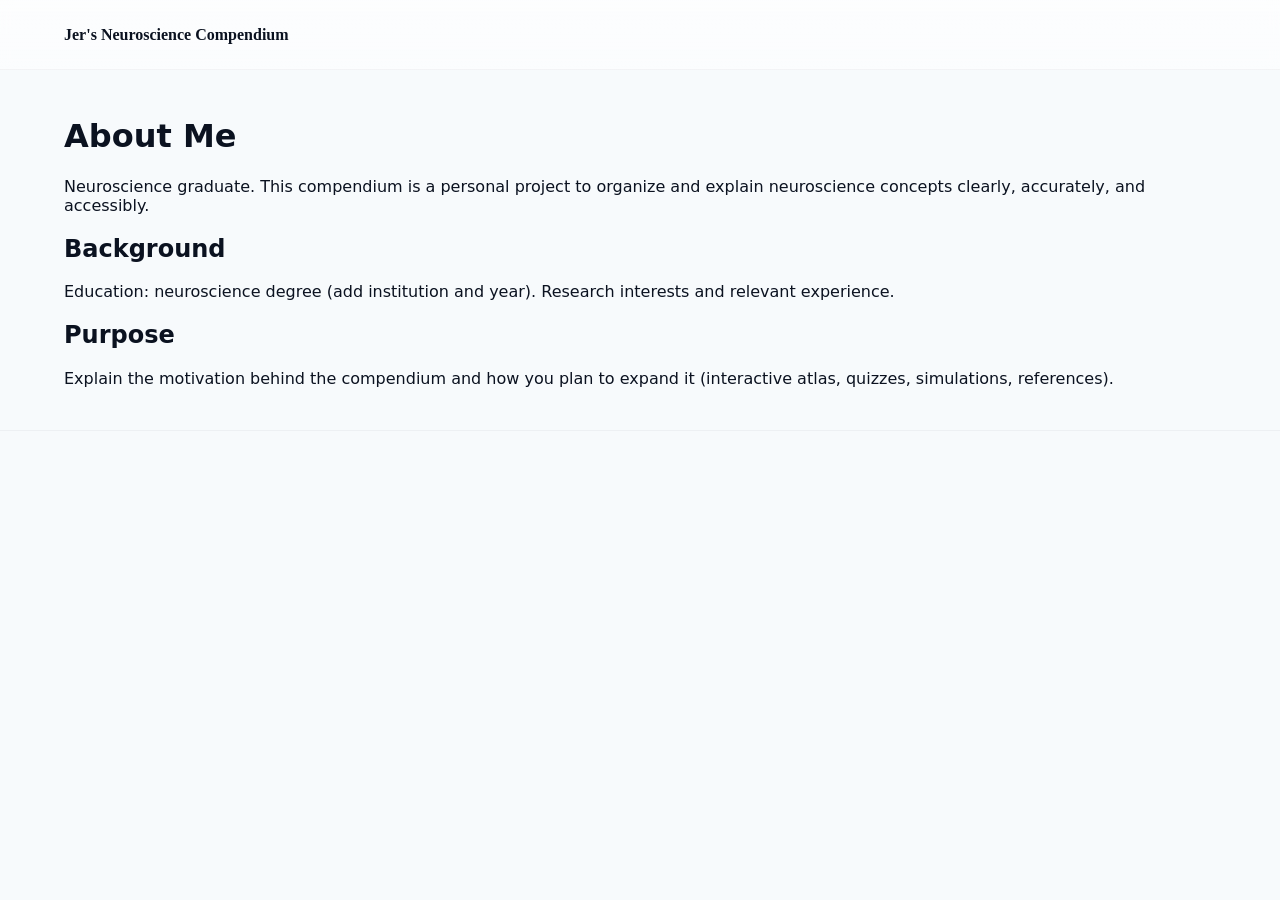
==== pages/about.html @ bb052206 "Implement immersive homepage (SVG brain placeholder), scaffold main topic pages, styles, and JS" ====
<!doctype html>
<html lang="en">
<head>
  <meta charset="utf-8" />
  <meta name="viewport" content="width=device-width, initial-scale=1" />
  <title>About — Jer's Neuroscience Compendium</title>
  <link rel="stylesheet" href="/css/styles.css">
</head>
<body>
  <header class="site-header"><div class="container header-inner"><a class="brand" href="/">Jer's Neuroscience Compendium</a></div></header>
  <main class="container">
    <h1>About Me</h1>
    <p class="muted">Neuroscience graduate. This compendium is a personal project to organize and explain neuroscience concepts clearly, accurately, and accessibly.</p>
    <section>
      <h2>Background</h2>
      <p>Education: neuroscience degree (add institution and year). Research interests and relevant experience.</p>
    </section>
    <section>
      <h2>Purpose</h2>
      <p>Explain the motivation behind the compendium and how you plan to expand it (interactive atlas, quizzes, simulations, references).</p>
    </section>
  </main>
  <footer class="site-footer"><div class="container'><p>&copy; Jer — Jer's Neuroscience Compendium</p></div></footer>
  <script src="/js/main.js"></script>
</body>
</html>
---- css/styles.css ----
/* styles.css
   Purpose: Global styles, responsive layout, and immersive homepage styling for the interactive brain.
   Keep variables at the top so fonts, colors, spacing, and themes are easy to change.
*/
:root{
  --bg:#f7fafc;
  --panel:#ffffff;
  --muted:#6b7280;
  --text:#0b1220;
  --accent:#1f6feb;
  --accent-2:#16a34a;
  --glass: rgba(11,18,32,0.04);
  --radius:12px;
  --max-width:1200px;
  --gap: clamp(14px, 2vw, 28px);
  --card-shadow: 0 10px 30px rgba(2,6,23,0.04);
  font-family: 'Inter', system-ui, -apple-system, 'Segoe UI', Roboto, 'Helvetica Neue', Arial;
}

*{box-sizing:border-box}
html,body{height:100%}
body{margin:0; background:var(--bg); color:var(--text); -webkit-font-smoothing:antialiased; -moz-osx-font-smoothing:grayscale;}
.container{width:90%; max-width:var(--max-width); margin:0 auto; padding:var(--gap) 0}

/* Header */
.site-header{position:sticky; top:0; z-index:100; background:linear-gradient(180deg, rgba(255,255,255,0.7), rgba(255,255,255,0.5)); backdrop-filter: blur(6px); border-bottom:1px solid rgba(11,18,32,0.04)}
.header-inner{display:flex; align-items:center; justify-content:space-between; gap:16px}
.brand{font-family:'Merriweather', serif; font-weight:600; text-decoration:none; color:var(--text)}
.main-nav ul{list-style:none; margin:0; padding:0; display:flex; gap:12px}
.main-nav a{text-decoration:none; color:var(--muted); padding:8px 10px; border-radius:8px}
.main-nav a:hover{color:var(--text); background:var(--glass); transform:translateY(-1px); transition:transform .18s ease, background .18s ease}
.nav-toggle{display:none}

/* HERO */
.immersive-hero{padding:36px 0 10px}
.hero-inner{display:grid; grid-template-columns: 1fr 540px; gap:28px; align-items:center}
.hero-text h1{font-family:'Merriweather', serif; font-size:clamp(24px,4vw,40px); margin:0}
.subtitle{color:var(--muted); margin:6px 0 12px}
.hero-lead{color:var(--muted); max-width:64ch}

/* Brain wrapper */
.brain-wrapper{display:flex; align-items:center; justify-content:center; position:relative}
.brain-svg{width:100%; height:auto; max-width:540px; filter: drop-shadow(0 20px 30px rgba(2,6,23,0.06));}
.brain-svg path, .brain-svg ellipse{cursor:pointer; transition: transform .14s ease, filter .14s ease}
.brain-svg path:hover, .brain-svg ellipse:hover{transform:translateY(-6px); filter:brightness(1.04)}

.brain-tooltip{position:absolute; pointer-events:none; background:var(--panel); border-radius:10px; padding:10px 12px; box-shadow:var(--card-shadow); border:1px solid rgba(11,18,32,0.06); color:var(--text); font-size:14px; max-width:260px}

/* Categories */
.categories{padding:20px 0 80px}
.categories h2{margin:0 0 12px}
.category-grid{display:grid; grid-template-columns: repeat(auto-fit, minmax(260px, 1fr)); gap:16px}
.category-card{background:var(--panel); border-radius:var(--radius); padding:12px; box-shadow:var(--card-shadow); border:1px solid rgba(11,18,32,0.03)}
.category-card summary{font-weight:600; cursor:pointer; list-style:none}
.category-card[open]{transform:translateY(-4px)}
.category-content{margin-top:12px; color:var(--muted)}
.more-link{display:inline-block; margin-top:10px; color:var(--accent); text-decoration:none}
.more-link:hover{text-decoration:underline}

/* Footer */
.site-footer{padding:24px 0; text-align:center; color:var(--muted); font-size:14px; border-top:1px solid rgba(11,18,32,0.04)}

/* Responsive */
@media (max-width:980px){
  .hero-inner{grid-template-columns:1fr;}
  .main-nav{display:none}
  .nav-toggle{display:inline-block}
}

/* Accessibility helper */
.visually-hidden{position:absolute !important; height:1px; width:1px; overflow:hidden; clip:rect(1px,1px,1px,1px); white-space:nowrap}
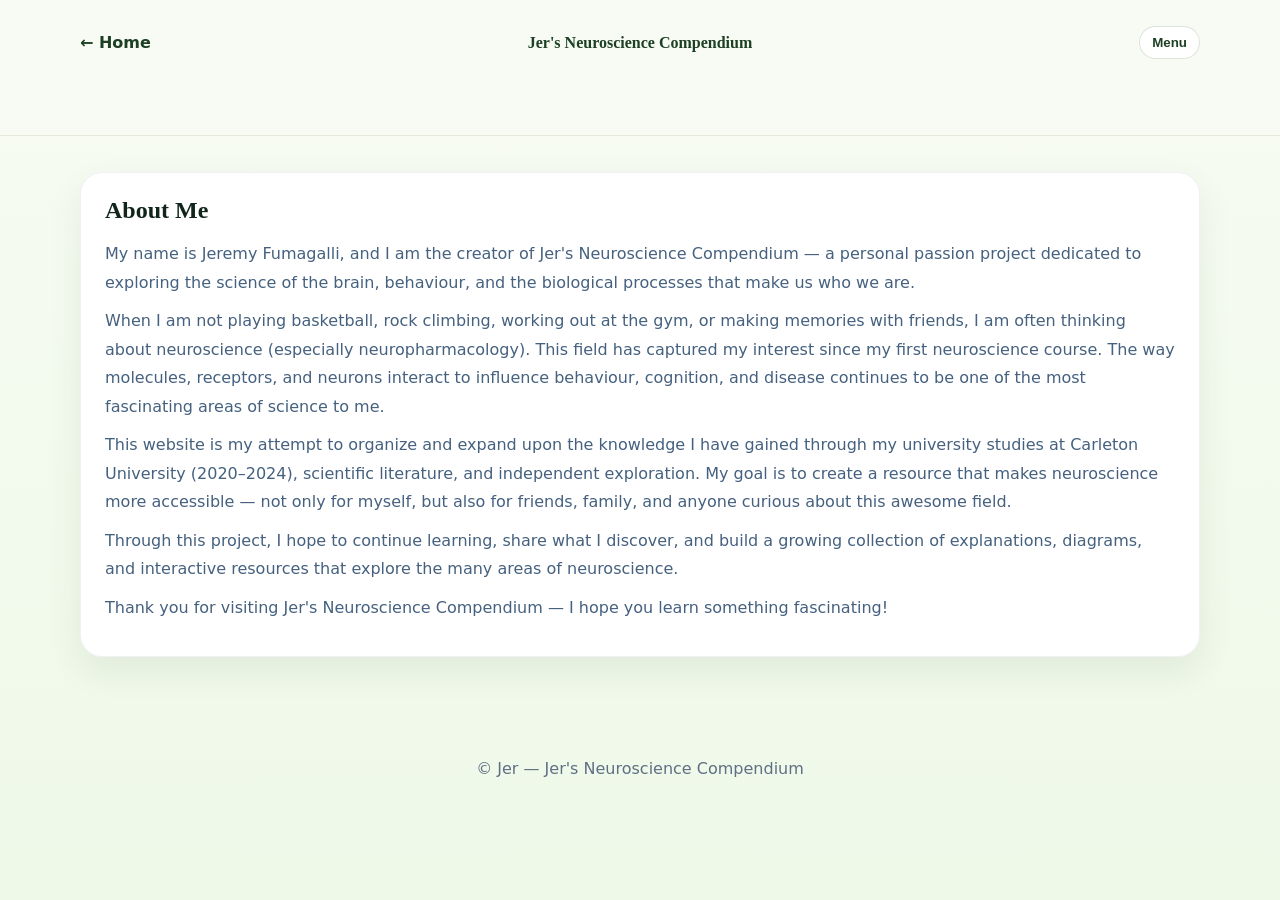
==== commit 1ae5d8f5: "Day 1 Mods Made base modifications to create a skeleton of the website" ====
--- a/pages/about.html
+++ b/pages/about.html
@@ -4,23 +4,49 @@
   <meta charset="utf-8" />
   <meta name="viewport" content="width=device-width, initial-scale=1" />
   <title>About — Jer's Neuroscience Compendium</title>
-  <link rel="stylesheet" href="/css/styles.css">
+  <meta name="description" content="About the creator and purpose of the compendium." />
+  <link rel="stylesheet" href="../css/styles.css">
 </head>
 <body>
-  <header class="site-header"><div class="container header-inner"><a class="brand" href="/">Jer's Neuroscience Compendium</a></div></header>
-  <main class="container">
-    <h1>About Me</h1>
-    <p class="muted">Neuroscience graduate. This compendium is a personal project to organize and explain neuroscience concepts clearly, accurately, and accessibly.</p>
-    <section>
-      <h2>Background</h2>
-      <p>Education: neuroscience degree (add institution and year). Research interests and relevant experience.</p>
-    </section>
-    <section>
-      <h2>Purpose</h2>
-      <p>Explain the motivation behind the compendium and how you plan to expand it (interactive atlas, quizzes, simulations, references).</p>
-    </section>
+  <header class="site-header">
+    <div class="container header-inner">
+      <div class="header-left">
+        <a class="back-link" href="../index.html">← Home</a>
+      </div>
+      <div class="header-center">
+        <a class="brand" href="../index.html">Jer's Neuroscience Compendium</a>
+      </div>
+      <div class="header-right">
+        <button id="nav-toggle" class="nav-toggle" aria-expanded="false" aria-controls="main-nav">Menu</button>
+      </div>
+    </div>
+    <div class="container">
+      <nav id="main-nav" class="main-nav" aria-label="Primary">
+        <ul>
+          <li><a href="brain.html">The Brain</a></li>
+          <li><a href="neurons.html">Neurons</a></li>
+          <li><a href="neuropharm.html">Neuropharmacology</a></li>
+          <li><a href="disorders.html">Diseases &amp; Disorders</a></li>
+          <li><a href="topics.html">Concepts &amp; Research</a></li>
+          <li><a href="about.html">About Me</a></li>
+        </ul>
+      </nav>
+    </div>
+  </header>
+
+  <main class="container article-shell">
+    <article class="article-card">
+      <h1>About Me</h1>
+      <div class="section-content">
+        <p>My name is Jeremy Fumagalli, and I am the creator of Jer's Neuroscience Compendium — a personal passion project dedicated to exploring the science of the brain, behaviour, and the biological processes that make us who we are.</p>
+        <p>When I am not playing basketball, rock climbing, working out at the gym, or making memories with friends, I am often thinking about neuroscience (especially neuropharmacology). This field has captured my interest since my first neuroscience course. The way molecules, receptors, and neurons interact to influence behaviour, cognition, and disease continues to be one of the most fascinating areas of science to me.</p>
+        <p>This website is my attempt to organize and expand upon the knowledge I have gained through my university studies at Carleton University (2020–2024), scientific literature, and independent exploration. My goal is to create a resource that makes neuroscience more accessible — not only for myself, but also for friends, family, and anyone curious about this awesome field.</p>
+        <p>Through this project, I hope to continue learning, share what I discover, and build a growing collection of explanations, diagrams, and interactive resources that explore the many areas of neuroscience.</p>
+        <p>Thank you for visiting Jer's Neuroscience Compendium — I hope you learn something fascinating!</p>
+      </div>
+    </article>
   </main>
-  <footer class="site-footer"><div class="container'><p>&copy; Jer — Jer's Neuroscience Compendium</p></div></footer>
-  <script src="/js/main.js"></script>
+  <footer class="site-footer"><div class="container"><p>&copy; Jer — Jer's Neuroscience Compendium</p></div></footer>
+  <script src="../js/main.js"></script>
 </body>
 </html>
--- a/css/styles.css
+++ b/css/styles.css
@@ -22,50 +22,168 @@
 body{margin:0; background:var(--bg); color:var(--text); -webkit-font-smoothing:antialiased; -moz-osx-font-smoothing:grayscale;}
 .container{width:90%; max-width:var(--max-width); margin:0 auto; padding:var(--gap) 0}
 
-/* Header */
-.site-header{position:sticky; top:0; z-index:100; background:linear-gradient(180deg, rgba(255,255,255,0.7), rgba(255,255,255,0.5)); backdrop-filter: blur(6px); border-bottom:1px solid rgba(11,18,32,0.04)}
-.header-inner{display:flex; align-items:center; justify-content:space-between; gap:16px}
-.brand{font-family:'Merriweather', serif; font-weight:600; text-decoration:none; color:var(--text)}
-.main-nav ul{list-style:none; margin:0; padding:0; display:flex; gap:12px}
-.main-nav a{text-decoration:none; color:var(--muted); padding:8px 10px; border-radius:8px}
-.main-nav a:hover{color:var(--text); background:var(--glass); transform:translateY(-1px); transition:transform .18s ease, background .18s ease}
-.nav-toggle{display:none}
+/* Global layout */
+:root{
+  --bg:#f7fbf3;
+  --panel:#ffffff;
+  --muted:#5f6f67;
+  --text:#10251b;
+  --accent:#79b85b;
+  --accent-soft:#e8f6df;
+  --accent-strong:#4f8f35;
+  --radius:16px;
+  --card-shadow:0 14px 34px rgba(56, 92, 42, 0.09);
+}
 
-/* HERO */
-.immersive-hero{padding:36px 0 10px}
-.hero-inner{display:grid; grid-template-columns: 1fr 540px; gap:28px; align-items:center}
-.hero-text h1{font-family:'Merriweather', serif; font-size:clamp(24px,4vw,40px); margin:0}
-.subtitle{color:var(--muted); margin:6px 0 12px}
-.hero-lead{color:var(--muted); max-width:64ch}
+*{box-sizing:border-box}
+html,body{height:100%}
+body{
+  margin:0;
+  font-family:'Inter', system-ui, -apple-system, BlinkMacSystemFont, 'Segoe UI', sans-serif;
+  background:linear-gradient(180deg, #f8fbf3 0%, #eef9e8 100%);
+  color:var(--text);
+  -webkit-font-smoothing:antialiased;
+}
+.container{width:min(1120px, calc(100% - 32px)); margin:0 auto}
 
-/* Brain wrapper */
-.brain-wrapper{display:flex; align-items:center; justify-content:center; position:relative}
-.brain-svg{width:100%; height:auto; max-width:540px; filter: drop-shadow(0 20px 30px rgba(2,6,23,0.06));}
-.brain-svg path, .brain-svg ellipse{cursor:pointer; transition: transform .14s ease, filter .14s ease}
-.brain-svg path:hover, .brain-svg ellipse:hover{transform:translateY(-6px); filter:brightness(1.04)}
+/* Landing page */
+.immersive-hero{padding:48px 0 24px}
+.hero-inner{display:grid; grid-template-columns:minmax(0, 1.1fr) minmax(320px, 0.9fr); gap:28px; align-items:center}
+.hero-text h1{font-family:'Merriweather', serif; font-size:clamp(30px,5vw,52px); margin:0; line-height:1.1}
+.eyebrow{text-transform:uppercase; letter-spacing:0.18em; color:var(--accent-strong); font-weight:700; font-size:0.72rem; margin:0 0 10px}
+.subtitle{margin:10px 0 12px; color:#476250; font-size:1.05rem}
+.hero-lead{margin:0; color:#597164; line-height:1.78; max-width:64ch}
+.hero-panel{display:flex}
+.hero-panel-card{
+  background:linear-gradient(180deg, rgba(255,255,255,0.96), rgba(240,248,235,0.98));
+  border:1px solid rgba(60, 101, 46, 0.10);
+  border-radius:22px;
+  padding:20px;
+  box-shadow:var(--card-shadow);
+}
+.hero-panel-card h2{margin:0 0 10px; font-size:1.05rem}
+.hero-panel-card ul{margin:0; padding-left:20px; color:#496355; line-height:1.7}
 
-.brain-tooltip{position:absolute; pointer-events:none; background:var(--panel); border-radius:10px; padding:10px 12px; box-shadow:var(--card-shadow); border:1px solid rgba(11,18,32,0.06); color:var(--text); font-size:14px; max-width:260px}
+/* Preview cards */
+.homepage-preview{padding:0 0 28px}
+.homepage-preview h2{font-family:'Merriweather', serif; margin:0 0 16px}
+.preview-grid{display:grid; grid-template-columns:repeat(auto-fit, minmax(220px, 1fr)); gap:16px}
+.preview-card{background:var(--panel); border-radius:18px; padding:18px; border:1px solid rgba(60, 101, 46, 0.10); box-shadow:var(--card-shadow)}
+.preview-card h3{margin:0 0 8px; font-size:1rem}
+.preview-card p{margin:0; color:#5d6d63; line-height:1.7}
 
-/* Categories */
-.categories{padding:20px 0 80px}
-.categories h2{margin:0 0 12px}
-.category-grid{display:grid; grid-template-columns: repeat(auto-fit, minmax(260px, 1fr)); gap:16px}
-.category-card{background:var(--panel); border-radius:var(--radius); padding:12px; box-shadow:var(--card-shadow); border:1px solid rgba(11,18,32,0.03)}
-.category-card summary{font-weight:600; cursor:pointer; list-style:none}
-.category-card[open]{transform:translateY(-4px)}
-.category-content{margin-top:12px; color:var(--muted)}
-.more-link{display:inline-block; margin-top:10px; color:var(--accent); text-decoration:none}
-.more-link:hover{text-decoration:underline}
+/* Topic cards */
+.categories{padding:24px 0 72px}
+.categories h2{margin:0 0 18px; font-family:'Merriweather', serif}
+.category-grid{display:grid; grid-template-columns:repeat(auto-fit, minmax(220px, 1fr)); gap:16px}
+.category-card{
+  display:flex; align-items:center; gap:12px;
+  text-decoration:none;
+  color:var(--text);
+  background:var(--panel);
+  border-radius:16px;
+  padding:16px;
+  box-shadow:var(--card-shadow);
+  border:1px solid rgba(11,18,32,0.05);
+  transition:transform .18s ease, box-shadow .18s ease, border-color .18s ease;
+}
+.category-card:hover{transform:translateY(-3px); box-shadow:0 16px 30px rgba(58, 102, 44, 0.12); border-color:rgba(80, 141, 54, 0.28)}
+.category-icon{width:42px; height:42px; display:grid; place-items:center; border-radius:12px; background:rgba(121, 184, 91, 0.14); font-size:1.25rem}
+.category-title{font-weight:700}
+
+/* Subpage header */
+.site-header{
+  position:sticky;
+  top:0;
+  z-index:20;
+  background:rgba(248, 251, 243, 0.96);
+  backdrop-filter:blur(10px);
+  border-bottom:1px solid rgba(67, 106, 55, 0.12);
+}
+.header-inner{
+  display:grid;
+  grid-template-columns:1fr auto 1fr;
+  align-items:center;
+  min-height:66px;
+  gap:12px;
+}
+.header-left{text-align:left}
+.header-center{text-align:center}
+.header-right{text-align:right}
+.back-link,
+.brand,
+.nav-toggle,
+.main-nav a{
+  text-decoration:none;
+  color:#1d4025;
+}
+.back-link{
+  display:inline-flex;
+  align-items:center;
+  gap:6px;
+  font-weight:700;
+}
+.brand{
+  font-weight:700;
+  font-family:'Merriweather', serif;
+}
+.nav-toggle{
+  border:1px solid rgba(67, 106, 55, 0.18);
+  background:#fff;
+  border-radius:999px;
+  padding:8px 12px;
+  cursor:pointer;
+  font-weight:600;
+}
+.main-nav{display:none; padding-bottom:12px}
+.main-nav ul{
+  list-style:none;
+  margin:0;
+  padding:0;
+  display:flex;
+  flex-wrap:wrap;
+  gap:10px;
+}
+.main-nav li a{
+  display:inline-block;
+  padding:8px 10px;
+  border-radius:10px;
+  background:var(--accent-soft);
+  font-weight:600;
+}
+.main-nav li a:hover{background:#daf0ca}
+
+/* Article layout */
+.article-shell{padding:36px 0 56px}
+.article-layout{display:grid; grid-template-columns:260px minmax(0,1fr); gap:24px; align-items:start}
+.topic-rail{position:sticky; top:18px; background:rgba(255,255,255,0.92); border-radius:18px; padding:16px; box-shadow:var(--card-shadow); border:1px solid rgba(12,30,60,0.06)}
+.topic-rail h2{margin:0 0 12px; font-size:1rem}
+.topic-nav{display:flex; flex-direction:column; gap:8px}
+.topic-nav a{display:block; text-decoration:none; color:#325073; padding:8px 10px; border-radius:10px; background:var(--accent-soft); font-weight:600}
+.topic-nav a:hover{background:#daf0ca}
+.article-card{background:rgba(255,255,255,0.96); border-radius:22px; padding:24px; box-shadow:var(--card-shadow); border:1px solid rgba(12,30,60,0.06)}
+.article-card h1{font-family:'Merriweather', serif; margin:0 0 8px}
+.article-intro{color:#60728b; line-height:1.75; margin:0 0 18px}
+.article-section{margin-top:18px; border-top:1px solid rgba(12,30,60,0.07); padding-top:18px}
+.article-section summary{cursor:pointer; font-weight:700; color:#183455}
+.section-content{padding-top:8px; color:#45617f; line-height:1.78}
+.section-content p{margin:0 0 10px}
+.section-content ul{margin:8px 0 0 18px}
 
 /* Footer */
-.site-footer{padding:24px 0; text-align:center; color:var(--muted); font-size:14px; border-top:1px solid rgba(11,18,32,0.04)}
+.site-footer{padding:20px 0 32px; text-align:center; color:#5f6f84}
+.site-footer p{margin:0}
+.muted{margin-top:8px !important}
 
 /* Responsive */
 @media (max-width:980px){
-  .hero-inner{grid-template-columns:1fr;}
-  .main-nav{display:none}
-  .nav-toggle{display:inline-block}
+  .hero-inner, .article-layout{grid-template-columns:1fr}
+  .topic-rail{position:static}
+}
+@media (max-width:680px){
+  .category-grid{grid-template-columns:1fr 1fr}
+}
+@media (max-width:480px){
+  .category-grid{grid-template-columns:1fr}
 }
 
-/* Accessibility helper */
-.visually-hidden{position:absolute !important; height:1px; width:1px; overflow:hidden; clip:rect(1px,1px,1px,1px); white-space:nowrap}
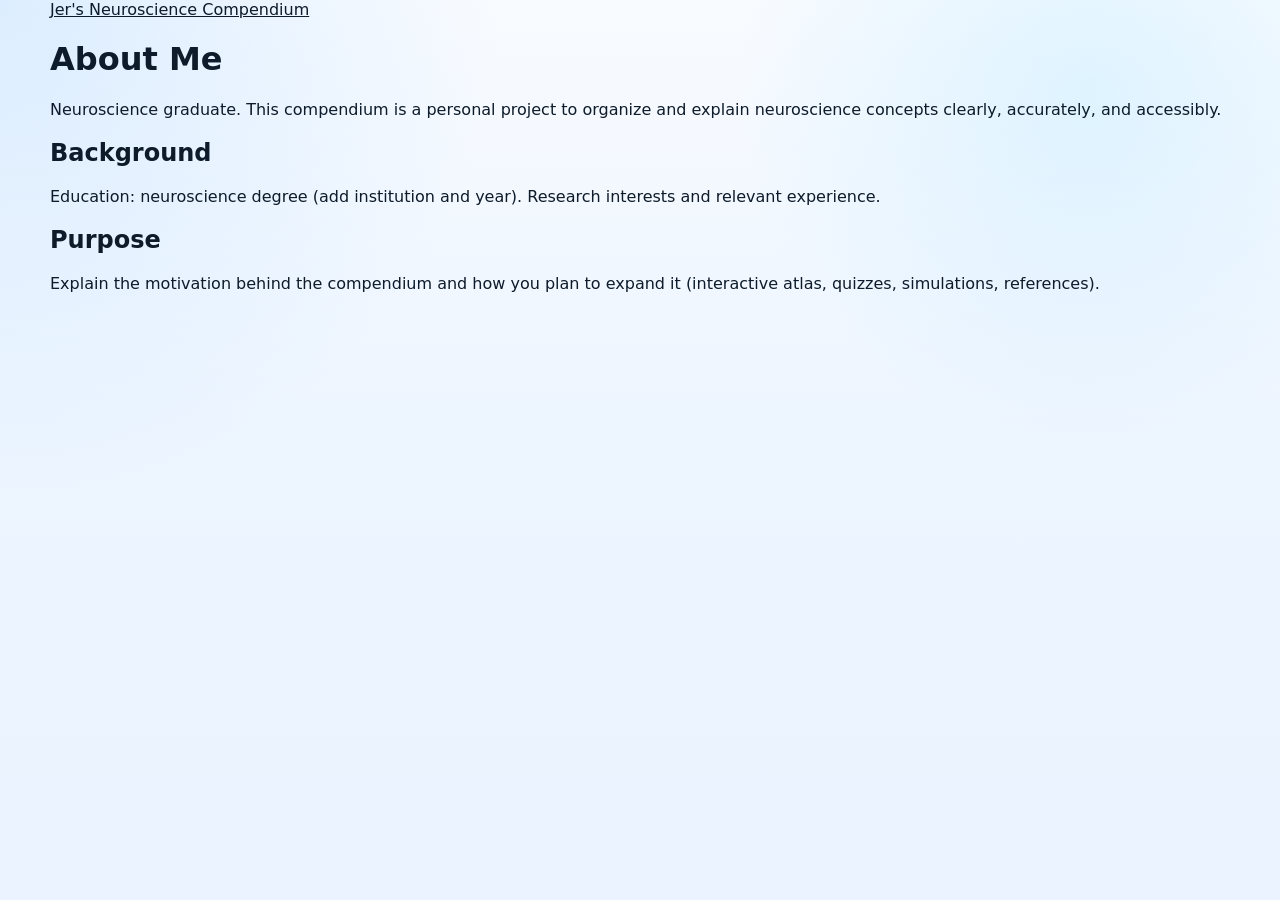
==== commit f52eaeca: "Day 2 Edits checkpoint" ====
--- a/pages/about.html
+++ b/pages/about.html
@@ -4,49 +4,23 @@
   <meta charset="utf-8" />
   <meta name="viewport" content="width=device-width, initial-scale=1" />
   <title>About — Jer's Neuroscience Compendium</title>
-  <meta name="description" content="About the creator and purpose of the compendium." />
-  <link rel="stylesheet" href="../css/styles.css">
+  <link rel="stylesheet" href="/css/styles.css">
 </head>
 <body>
-  <header class="site-header">
-    <div class="container header-inner">
-      <div class="header-left">
-        <a class="back-link" href="../index.html">← Home</a>
-      </div>
-      <div class="header-center">
-        <a class="brand" href="../index.html">Jer's Neuroscience Compendium</a>
-      </div>
-      <div class="header-right">
-        <button id="nav-toggle" class="nav-toggle" aria-expanded="false" aria-controls="main-nav">Menu</button>
-      </div>
-    </div>
-    <div class="container">
-      <nav id="main-nav" class="main-nav" aria-label="Primary">
-        <ul>
-          <li><a href="brain.html">The Brain</a></li>
-          <li><a href="neurons.html">Neurons</a></li>
-          <li><a href="neuropharm.html">Neuropharmacology</a></li>
-          <li><a href="disorders.html">Diseases &amp; Disorders</a></li>
-          <li><a href="topics.html">Concepts &amp; Research</a></li>
-          <li><a href="about.html">About Me</a></li>
-        </ul>
-      </nav>
-    </div>
-  </header>
-
-  <main class="container article-shell">
-    <article class="article-card">
-      <h1>About Me</h1>
-      <div class="section-content">
-        <p>My name is Jeremy Fumagalli, and I am the creator of Jer's Neuroscience Compendium — a personal passion project dedicated to exploring the science of the brain, behaviour, and the biological processes that make us who we are.</p>
-        <p>When I am not playing basketball, rock climbing, working out at the gym, or making memories with friends, I am often thinking about neuroscience (especially neuropharmacology). This field has captured my interest since my first neuroscience course. The way molecules, receptors, and neurons interact to influence behaviour, cognition, and disease continues to be one of the most fascinating areas of science to me.</p>
-        <p>This website is my attempt to organize and expand upon the knowledge I have gained through my university studies at Carleton University (2020–2024), scientific literature, and independent exploration. My goal is to create a resource that makes neuroscience more accessible — not only for myself, but also for friends, family, and anyone curious about this awesome field.</p>
-        <p>Through this project, I hope to continue learning, share what I discover, and build a growing collection of explanations, diagrams, and interactive resources that explore the many areas of neuroscience.</p>
-        <p>Thank you for visiting Jer's Neuroscience Compendium — I hope you learn something fascinating!</p>
-      </div>
-    </article>
+  <header class="site-header"><div class="container header-inner"><a class="brand" href="/">Jer's Neuroscience Compendium</a></div></header>
+  <main class="container">
+    <h1>About Me</h1>
+    <p class="muted">Neuroscience graduate. This compendium is a personal project to organize and explain neuroscience concepts clearly, accurately, and accessibly.</p>
+    <section>
+      <h2>Background</h2>
+      <p>Education: neuroscience degree (add institution and year). Research interests and relevant experience.</p>
+    </section>
+    <section>
+      <h2>Purpose</h2>
+      <p>Explain the motivation behind the compendium and how you plan to expand it (interactive atlas, quizzes, simulations, references).</p>
+    </section>
   </main>
-  <footer class="site-footer"><div class="container"><p>&copy; Jer — Jer's Neuroscience Compendium</p></div></footer>
-  <script src="../js/main.js"></script>
+  <footer class="site-footer"><div class="container'><p>&copy; Jer — Jer's Neuroscience Compendium</p></div></footer>
+  <script src="/js/main.js"></script>
 </body>
 </html>
--- a/css/styles.css
+++ b/css/styles.css
@@ -1,189 +1,531 @@
-/* styles.css
-   Purpose: Global styles, responsive layout, and immersive homepage styling for the interactive brain.
-   Keep variables at the top so fonts, colors, spacing, and themes are easy to change.
-*/
 :root{
-  --bg:#f7fafc;
-  --panel:#ffffff;
-  --muted:#6b7280;
-  --text:#0b1220;
-  --accent:#1f6feb;
-  --accent-2:#16a34a;
-  --glass: rgba(11,18,32,0.04);
-  --radius:12px;
-  --max-width:1200px;
-  --gap: clamp(14px, 2vw, 28px);
-  --card-shadow: 0 10px 30px rgba(2,6,23,0.04);
-  font-family: 'Inter', system-ui, -apple-system, 'Segoe UI', Roboto, 'Helvetica Neue', Arial;
+  --bg: #f3f8ff;
+  --bg-alt: #eaf4ff;
+  --surface: rgba(255,255,255,0.6);
+  --surface-strong: rgba(255,255,255,0.88);
+  --text: #0d1b2a;
+  --muted: #5a6c80;
+  --accent: #5a9fe8;
+  --accent-2: #73d6ff;
+  --accent-3: #85b7ff;
+  --line: rgba(95, 143, 198, 0.18);
+  --shadow: 0 30px 90px rgba(60, 102, 154, 0.12);
+  --max-width: 1180px;
 }
 
 *{box-sizing:border-box}
-html,body{height:100%}
-body{margin:0; background:var(--bg); color:var(--text); -webkit-font-smoothing:antialiased; -moz-osx-font-smoothing:grayscale;}
-.container{width:90%; max-width:var(--max-width); margin:0 auto; padding:var(--gap) 0}
-
-/* Global layout */
-:root{
-  --bg:#f7fbf3;
-  --panel:#ffffff;
-  --muted:#5f6f67;
-  --text:#10251b;
-  --accent:#79b85b;
-  --accent-soft:#e8f6df;
-  --accent-strong:#4f8f35;
-  --radius:16px;
-  --card-shadow:0 14px 34px rgba(56, 92, 42, 0.09);
-}
-
-*{box-sizing:border-box}
-html,body{height:100%}
+html{scroll-behavior:smooth}
+html,body{min-height:100%}
 body{
   margin:0;
   font-family:'Inter', system-ui, -apple-system, BlinkMacSystemFont, 'Segoe UI', sans-serif;
-  background:linear-gradient(180deg, #f8fbf3 0%, #eef9e8 100%);
   color:var(--text);
+  background:
+    radial-gradient(circle at top left, rgba(141, 198, 255, 0.26), transparent 32%),
+    radial-gradient(circle at 85% 10%, rgba(116, 211, 255, 0.18), transparent 26%),
+    linear-gradient(180deg, #f8fbff 0%, #edf5ff 48%, #eaf3ff 100%);
   -webkit-font-smoothing:antialiased;
-}
-.container{width:min(1120px, calc(100% - 32px)); margin:0 auto}
-
-/* Landing page */
-.immersive-hero{padding:48px 0 24px}
-.hero-inner{display:grid; grid-template-columns:minmax(0, 1.1fr) minmax(320px, 0.9fr); gap:28px; align-items:center}
-.hero-text h1{font-family:'Merriweather', serif; font-size:clamp(30px,5vw,52px); margin:0; line-height:1.1}
-.eyebrow{text-transform:uppercase; letter-spacing:0.18em; color:var(--accent-strong); font-weight:700; font-size:0.72rem; margin:0 0 10px}
-.subtitle{margin:10px 0 12px; color:#476250; font-size:1.05rem}
-.hero-lead{margin:0; color:#597164; line-height:1.78; max-width:64ch}
-.hero-panel{display:flex}
-.hero-panel-card{
-  background:linear-gradient(180deg, rgba(255,255,255,0.96), rgba(240,248,235,0.98));
-  border:1px solid rgba(60, 101, 46, 0.10);
-  border-radius:22px;
-  padding:20px;
-  box-shadow:var(--card-shadow);
-}
-.hero-panel-card h2{margin:0 0 10px; font-size:1.05rem}
-.hero-panel-card ul{margin:0; padding-left:20px; color:#496355; line-height:1.7}
-
-/* Preview cards */
-.homepage-preview{padding:0 0 28px}
-.homepage-preview h2{font-family:'Merriweather', serif; margin:0 0 16px}
-.preview-grid{display:grid; grid-template-columns:repeat(auto-fit, minmax(220px, 1fr)); gap:16px}
-.preview-card{background:var(--panel); border-radius:18px; padding:18px; border:1px solid rgba(60, 101, 46, 0.10); box-shadow:var(--card-shadow)}
-.preview-card h3{margin:0 0 8px; font-size:1rem}
-.preview-card p{margin:0; color:#5d6d63; line-height:1.7}
-
-/* Topic cards */
-.categories{padding:24px 0 72px}
-.categories h2{margin:0 0 18px; font-family:'Merriweather', serif}
-.category-grid{display:grid; grid-template-columns:repeat(auto-fit, minmax(220px, 1fr)); gap:16px}
-.category-card{
-  display:flex; align-items:center; gap:12px;
-  text-decoration:none;
+  -moz-osx-font-smoothing:grayscale;
+}
+a{color:inherit}
+.container{
+  width:min(var(--max-width), calc(100% - 32px));
+  margin:0 auto;
+}
+
+.eyebrow{
+  margin:0 0 14px;
+  text-transform:uppercase;
+  letter-spacing:0.24em;
+  font-size:0.72rem;
+  font-weight:700;
+  color:#5089cf;
+}
+
+.section-lead,
+.hero-lead{
+  margin:0;
+  color:var(--muted);
+  line-height:1.9;
+  font-size:clamp(1rem, 1.1vw, 1.08rem);
+}
+
+.hero{
+  position:relative;
+  min-height:100svh;
+  display:grid;
+  align-items:center;
+  overflow:hidden;
+  padding:clamp(80px, 10vw, 140px) 0 clamp(72px, 9vw, 110px);
+}
+
+.hero::before,
+.hero::after{
+  content:"";
+  position:absolute;
+  inset:auto;
+  border-radius:50%;
+  pointer-events:none;
+  filter:blur(20px);
+  opacity:0.95;
+}
+
+.hero::before{
+  width:min(52vw, 620px);
+  height:min(52vw, 620px);
+  left:-12vw;
+  top:4vh;
+  background:radial-gradient(circle, rgba(119, 199, 255, 0.18), transparent 70%);
+}
+
+.hero::after{
+  width:min(46vw, 540px);
+  height:min(46vw, 540px);
+  right:-10vw;
+  bottom:0;
+  background:radial-gradient(circle, rgba(103, 169, 255, 0.18), transparent 70%);
+}
+
+.hero-inner{
+  position:relative;
+  z-index:1;
+  text-align:center;
+  display:grid;
+  justify-items:center;
+  gap:18px;
+}
+
+.hero-inner h1{
+  margin:0;
+  font-size:clamp(3.1rem, 6.6vw, 6.8rem);
+  line-height:0.94;
+  letter-spacing:-0.06em;
+  font-weight:700;
+  max-width:none;
+  white-space:nowrap;
+}
+
+.hero-subtitle{
+  margin:0;
+  font-size:clamp(1.15rem, 2.2vw, 1.6rem);
+  font-weight:700;
+  color:transparent;
+  background:linear-gradient(90deg, #5bb7ff 0%, #7b8dff 17%, #75d7ff 34%, #7fd0b6 52%, #b7d977 68%, #5ab2ff 86%, #5bb7ff 100%);
+  background-size:300% 100%;
+  -webkit-background-clip:text;
+  background-clip:text;
+  animation:subtitle-pan 12s linear infinite;
+}
+
+.hero-lead{
+  max-width:68ch;
+}
+
+.brain-showcase,
+.network-showcase{
+  position:relative;
+  padding:clamp(42px, 6vw, 72px) 0 clamp(96px, 12vw, 132px);
+}
+
+.brain-shell,
+.network-intro{
+  position:relative;
+}
+
+.section-heading--center,
+.network-intro{
+  text-align:center;
+}
+
+.section-heading h2,
+.network-intro h2{
+  margin:0;
+  font-size:clamp(2.1rem, 4.8vw, 4.2rem);
+  line-height:1.02;
+  letter-spacing:-0.05em;
+}
+
+.section-heading--center{
+  display:grid;
+  justify-items:center;
+  gap:14px;
+  margin-bottom:clamp(24px, 4vw, 42px);
+}
+
+.section-heading .section-lead,
+.network-intro .section-lead{
+  max-width:64ch;
+}
+
+.brain-stage{
+  position:relative;
+  min-height:clamp(560px, 70vw, 840px);
+  border-radius:clamp(28px, 4vw, 52px);
+  overflow:hidden;
+  display:grid;
+  place-items:center;
+  background:
+    radial-gradient(circle at 50% 32%, rgba(255,255,255,0.96) 0%, rgba(246,250,255,0.88) 22%, rgba(222,238,255,0.68) 48%, rgba(201,226,255,0.42) 72%, rgba(201,226,255,0.18) 100%),
+    linear-gradient(180deg, rgba(255,255,255,0.64), rgba(210,233,255,0.18));
+  box-shadow:var(--shadow);
+}
+
+.brain-stage::before,
+.brain-stage::after,
+.network-stage::before,
+.network-stage::after{
+  content:"";
+  position:absolute;
+  border-radius:50%;
+  pointer-events:none;
+}
+
+.brain-stage::before{
+  inset:auto auto 8% -6%;
+  width:22vw;
+  height:22vw;
+  background:radial-gradient(circle, rgba(102, 180, 255, 0.28), transparent 72%);
+  filter:blur(12px);
+}
+
+.brain-stage::after{
+  right:-8%;
+  top:8%;
+  width:18vw;
+  height:18vw;
+  background:radial-gradient(circle, rgba(117, 145, 255, 0.24), transparent 74%);
+  filter:blur(12px);
+}
+
+.brain-orb{
+  position:absolute;
+  border-radius:50%;
+  filter:blur(18px);
+  opacity:0.9;
+  pointer-events:none;
+}
+
+.brain-orb--one{
+  width:28vw;
+  height:28vw;
+  left:-6vw;
+  top:12%;
+  background:radial-gradient(circle, rgba(123, 205, 255, 0.22), transparent 72%);
+}
+
+.brain-orb--two{
+  width:22vw;
+  height:22vw;
+  right:-4vw;
+  bottom:0;
+  background:radial-gradient(circle, rgba(122, 150, 255, 0.2), transparent 72%);
+}
+
+.brain-haze{
+  position:absolute;
+  inset:0;
+  background:
+    linear-gradient(135deg, rgba(255,255,255,0.22), transparent 30%),
+    linear-gradient(315deg, rgba(255,255,255,0.2), transparent 24%);
+  pointer-events:none;
+}
+
+model-viewer{
+  position:relative;
+  width:min(100%, 1080px);
+  height:clamp(440px, 58vw, 760px);
+  display:block;
+  margin:auto;
+  background:transparent;
+  --poster-color: transparent;
+}
+
+.network-stage{
+  position:relative;
+  width:min(var(--max-width), calc(100% - 32px));
+  margin:clamp(24px, 4vw, 38px) auto 0;
+  min-height:clamp(620px, 82vw, 940px);
+  border-radius:clamp(32px, 4vw, 56px);
+  overflow:hidden;
+  background:
+    radial-gradient(circle at 20% 18%, rgba(132, 210, 255, 0.18), transparent 22%),
+    radial-gradient(circle at 82% 26%, rgba(125, 175, 255, 0.16), transparent 20%),
+    radial-gradient(circle at 50% 50%, rgba(255,255,255,0.62), rgba(236,245,255,0.52) 38%, rgba(214,230,248,0.32) 72%, rgba(205,224,245,0.16) 100%);
+  box-shadow:var(--shadow);
+}
+
+.network-stage::before{
+  inset:10% 12% auto auto;
+  width:18vw;
+  height:18vw;
+  background:radial-gradient(circle, rgba(116, 197, 255, 0.26), transparent 72%);
+  filter:blur(18px);
+}
+
+.network-stage::after{
+  left:-7vw;
+  bottom:-10vw;
+  width:26vw;
+  height:26vw;
+  background:radial-gradient(circle, rgba(111, 144, 255, 0.2), transparent 74%);
+  filter:blur(22px);
+}
+
+.network-lines{
+  position:absolute;
+  inset:0;
+  width:100%;
+  height:100%;
+  overflow:visible;
+}
+
+.network-lines path{
+  fill:none;
+  stroke:rgba(92, 145, 211, 0.28);
+  stroke-width:1.1;
+  stroke-linecap:round;
+  stroke-linejoin:round;
+}
+
+.network-lines path.is-bridge{
+  stroke:rgba(96, 169, 240, 0.18);
+  stroke-width:0.9;
+}
+
+.network-nodes,
+.network-background{
+  position:absolute;
+  inset:0;
+}
+
+.network-background{
+  pointer-events:none;
+}
+
+.decorative-neuron{
+  position:absolute;
+  width:clamp(8px, 1vw, 12px);
+  height:clamp(8px, 1vw, 12px);
+  border-radius:50%;
+  background:radial-gradient(circle, rgba(255,255,255,0.98) 0%, rgba(144, 208, 255, 0.94) 40%, rgba(83, 153, 236, 0.6) 100%);
+  box-shadow:0 0 18px rgba(94, 164, 239, 0.18);
+  opacity:0.62;
+  animation:decorative-drift 10s ease-in-out infinite;
+}
+
+.decorative-neuron::before,
+.decorative-neuron::after{
+  content:"";
+  position:absolute;
+  left:50%;
+  top:50%;
+  width:clamp(16px, 3vw, 30px);
+  height:1px;
+  background:linear-gradient(90deg, transparent, rgba(96, 161, 232, 0.35), transparent);
+  transform-origin:center;
+}
+
+.decorative-neuron::before{transform:translate(-50%, -50%) rotate(34deg)}
+.decorative-neuron::after{transform:translate(-50%, -50%) rotate(-38deg)}
+
+.neuron-node{
+  position:absolute;
+  transform:translate(-50%, -50%);
+  border:0;
+  background:none;
+  padding:0;
+  cursor:pointer;
   color:var(--text);
-  background:var(--panel);
-  border-radius:16px;
-  padding:16px;
-  box-shadow:var(--card-shadow);
-  border:1px solid rgba(11,18,32,0.05);
-  transition:transform .18s ease, box-shadow .18s ease, border-color .18s ease;
-}
-.category-card:hover{transform:translateY(-3px); box-shadow:0 16px 30px rgba(58, 102, 44, 0.12); border-color:rgba(80, 141, 54, 0.28)}
-.category-icon{width:42px; height:42px; display:grid; place-items:center; border-radius:12px; background:rgba(121, 184, 91, 0.14); font-size:1.25rem}
-.category-title{font-weight:700}
-
-/* Subpage header */
-.site-header{
-  position:sticky;
-  top:0;
-  z-index:20;
-  background:rgba(248, 251, 243, 0.96);
-  backdrop-filter:blur(10px);
-  border-bottom:1px solid rgba(67, 106, 55, 0.12);
-}
-.header-inner{
-  display:grid;
-  grid-template-columns:1fr auto 1fr;
-  align-items:center;
-  min-height:66px;
-  gap:12px;
-}
-.header-left{text-align:left}
-.header-center{text-align:center}
-.header-right{text-align:right}
-.back-link,
-.brand,
-.nav-toggle,
-.main-nav a{
-  text-decoration:none;
-  color:#1d4025;
-}
-.back-link{
-  display:inline-flex;
-  align-items:center;
-  gap:6px;
+  display:grid;
+  justify-items:center;
+  gap:10px;
+  z-index:2;
+  transition:transform .28s ease, filter .28s ease;
+}
+
+.neuron-node:focus-visible{
+  outline:2px solid rgba(86, 158, 233, 0.35);
+  outline-offset:10px;
+  border-radius:999px;
+}
+
+.neuron-node__axon{
+  position:absolute;
+  top:50%;
+  width:clamp(58px, 8vw, 128px);
+  height:2px;
+  border-radius:999px;
+  background:linear-gradient(90deg, rgba(112, 177, 243, 0.06), rgba(106, 171, 238, 0.84), rgba(112, 177, 243, 0.06));
+  transform-origin:center;
+  opacity:0.68;
+}
+
+.neuron-node__axon--left{right:calc(50% + 26px); transform:translateY(-50%) rotate(var(--axon-left, 8deg));}
+.neuron-node__axon--right{left:calc(50% + 26px); transform:translateY(-50%) rotate(var(--axon-right, -8deg));}
+
+.neuron-node__soma{
+  position:relative;
+  width:clamp(76px, 8vw, 108px);
+  height:clamp(76px, 8vw, 108px);
+  border-radius:50%;
+  display:grid;
+  place-items:center;
+  background:
+    radial-gradient(circle at 35% 30%, rgba(255,255,255,0.98), rgba(232,243,255,0.88) 34%, rgba(194,224,255,0.78) 72%, rgba(127,183,238,0.92) 100%);
+  box-shadow:0 18px 34px rgba(77, 129, 190, 0.16);
+  border:1px solid rgba(106, 166, 228, 0.26);
+  transition:transform .28s ease, box-shadow .28s ease, border-color .28s ease;
+}
+
+.neuron-node__soma::before{
+  content:"";
+  position:absolute;
+  inset:12%;
+  border-radius:50%;
+  border:1px solid rgba(255,255,255,0.52);
+}
+
+.neuron-node__soma::after{
+  content:"";
+  position:absolute;
+  inset:auto 14% 18% 14%;
+  height:28%;
+  border-radius:50%;
+  background:radial-gradient(circle, rgba(255,255,255,0.72), transparent 72%);
+  filter:blur(8px);
+}
+
+.neuron-node__core{
+  position:relative;
+  z-index:1;
+  font-size:1.05rem;
   font-weight:700;
-}
-.brand{
+  letter-spacing:-0.04em;
+  color:#1a3552;
+}
+
+.neuron-node__label{
+  display:grid;
+  gap:4px;
+  justify-items:center;
+  text-align:center;
+}
+
+.neuron-node__label strong{
+  font-size:0.92rem;
   font-weight:700;
-  font-family:'Merriweather', serif;
-}
-.nav-toggle{
-  border:1px solid rgba(67, 106, 55, 0.18);
-  background:#fff;
-  border-radius:999px;
-  padding:8px 12px;
-  cursor:pointer;
-  font-weight:600;
-}
-.main-nav{display:none; padding-bottom:12px}
-.main-nav ul{
-  list-style:none;
-  margin:0;
-  padding:0;
-  display:flex;
-  flex-wrap:wrap;
+  letter-spacing:-0.02em;
+}
+
+.neuron-node__label span{
+  font-size:0.78rem;
+  color:var(--muted);
+  max-width:13ch;
+  line-height:1.35;
+}
+
+.neuron-node.is-active,
+.neuron-node:hover,
+.neuron-node:focus-visible{
+  transform:translate(-50%, -50%) scale(1.08);
+  filter:drop-shadow(0 12px 32px rgba(77, 129, 190, 0.16));
+}
+
+.neuron-node.is-active .neuron-node__soma,
+.neuron-node:hover .neuron-node__soma,
+.neuron-node:focus-visible .neuron-node__soma{
+  transform:translateY(-1px);
+  box-shadow:0 22px 44px rgba(77, 129, 190, 0.24);
+  border-color:rgba(103, 164, 229, 0.44);
+}
+
+.neuron-node.is-active .neuron-node__axon,
+.neuron-node:hover .neuron-node__axon,
+.neuron-node:focus-visible .neuron-node__axon{
+  opacity:1;
+}
+
+.network-detail{
+  margin-top:clamp(22px, 3vw, 34px);
+  padding:clamp(10px, 1.8vw, 18px) 0 0;
+  display:grid;
   gap:10px;
-}
-.main-nav li a{
-  display:inline-block;
-  padding:8px 10px;
-  border-radius:10px;
-  background:var(--accent-soft);
-  font-weight:600;
-}
-.main-nav li a:hover{background:#daf0ca}
-
-/* Article layout */
-.article-shell{padding:36px 0 56px}
-.article-layout{display:grid; grid-template-columns:260px minmax(0,1fr); gap:24px; align-items:start}
-.topic-rail{position:sticky; top:18px; background:rgba(255,255,255,0.92); border-radius:18px; padding:16px; box-shadow:var(--card-shadow); border:1px solid rgba(12,30,60,0.06)}
-.topic-rail h2{margin:0 0 12px; font-size:1rem}
-.topic-nav{display:flex; flex-direction:column; gap:8px}
-.topic-nav a{display:block; text-decoration:none; color:#325073; padding:8px 10px; border-radius:10px; background:var(--accent-soft); font-weight:600}
-.topic-nav a:hover{background:#daf0ca}
-.article-card{background:rgba(255,255,255,0.96); border-radius:22px; padding:24px; box-shadow:var(--card-shadow); border:1px solid rgba(12,30,60,0.06)}
-.article-card h1{font-family:'Merriweather', serif; margin:0 0 8px}
-.article-intro{color:#60728b; line-height:1.75; margin:0 0 18px}
-.article-section{margin-top:18px; border-top:1px solid rgba(12,30,60,0.07); padding-top:18px}
-.article-section summary{cursor:pointer; font-weight:700; color:#183455}
-.section-content{padding-top:8px; color:#45617f; line-height:1.78}
-.section-content p{margin:0 0 10px}
-.section-content ul{margin:8px 0 0 18px}
-
-/* Footer */
-.site-footer{padding:20px 0 32px; text-align:center; color:#5f6f84}
+  max-width:720px;
+}
+
+.network-detail::before{
+  content:"";
+  display:block;
+  width:min(180px, 30vw);
+  height:1px;
+  background:linear-gradient(90deg, rgba(96, 157, 224, 0.45), rgba(96, 157, 224, 0.08));
+}
+
+.network-detail__eyebrow{
+  text-transform:uppercase;
+  letter-spacing:0.22em;
+  font-size:0.7rem;
+  color:#5e8ec8;
+  font-weight:700;
+}
+
+.network-detail h3{
+  margin:0;
+  font-size:clamp(1.25rem, 2vw, 1.7rem);
+  letter-spacing:-0.03em;
+}
+
+.network-detail p{
+  margin:0;
+  color:var(--muted);
+  line-height:1.8;
+  max-width:58ch;
+}
+
+.site-footer{
+  padding:24px 0 36px;
+  text-align:center;
+  color:#607287;
+}
+
 .site-footer p{margin:0}
 .muted{margin-top:8px !important}
 
-/* Responsive */
-@media (max-width:980px){
-  .hero-inner, .article-layout{grid-template-columns:1fr}
-  .topic-rail{position:static}
-}
-@media (max-width:680px){
-  .category-grid{grid-template-columns:1fr 1fr}
-}
-@media (max-width:480px){
-  .category-grid{grid-template-columns:1fr}
-}
-
+@keyframes subtitle-pan{
+  from{background-position:0% 50%}
+  to{background-position:300% 50%}
+}
+
+@keyframes decorative-drift{
+  0%, 100%{transform:translateY(0) scale(1); opacity:0.5}
+  50%{transform:translateY(-10px) scale(1.08); opacity:0.8}
+}
+
+@media (max-width: 900px){
+  .hero-inner h1{white-space:normal; max-width:12ch}
+  .brain-stage,
+  .network-stage{border-radius:30px}
+  .network-stage{width:min(var(--max-width), calc(100% - 20px))}
+}
+
+@media (max-width: 700px){
+  .hero{min-height:auto; padding:88px 0 64px}
+  .hero-inner h1{font-size:clamp(2.9rem, 14vw, 4.5rem)}
+  .section-heading h2,
+  .network-intro h2{font-size:clamp(1.9rem, 9vw, 3rem)}
+  .brain-stage{min-height:480px}
+  model-viewer{height:420px}
+  .network-stage{min-height:560px}
+  .neuron-node__label span{max-width:11ch}
+}
+
+@media (prefers-reduced-motion: reduce){
+  html{scroll-behavior:auto}
+  .hero-subtitle,
+  .decorative-neuron{animation:none}
+  .neuron-node,
+  .neuron-node__soma,
+  .neuron-node__axon{
+    transition:none;
+  }
+}
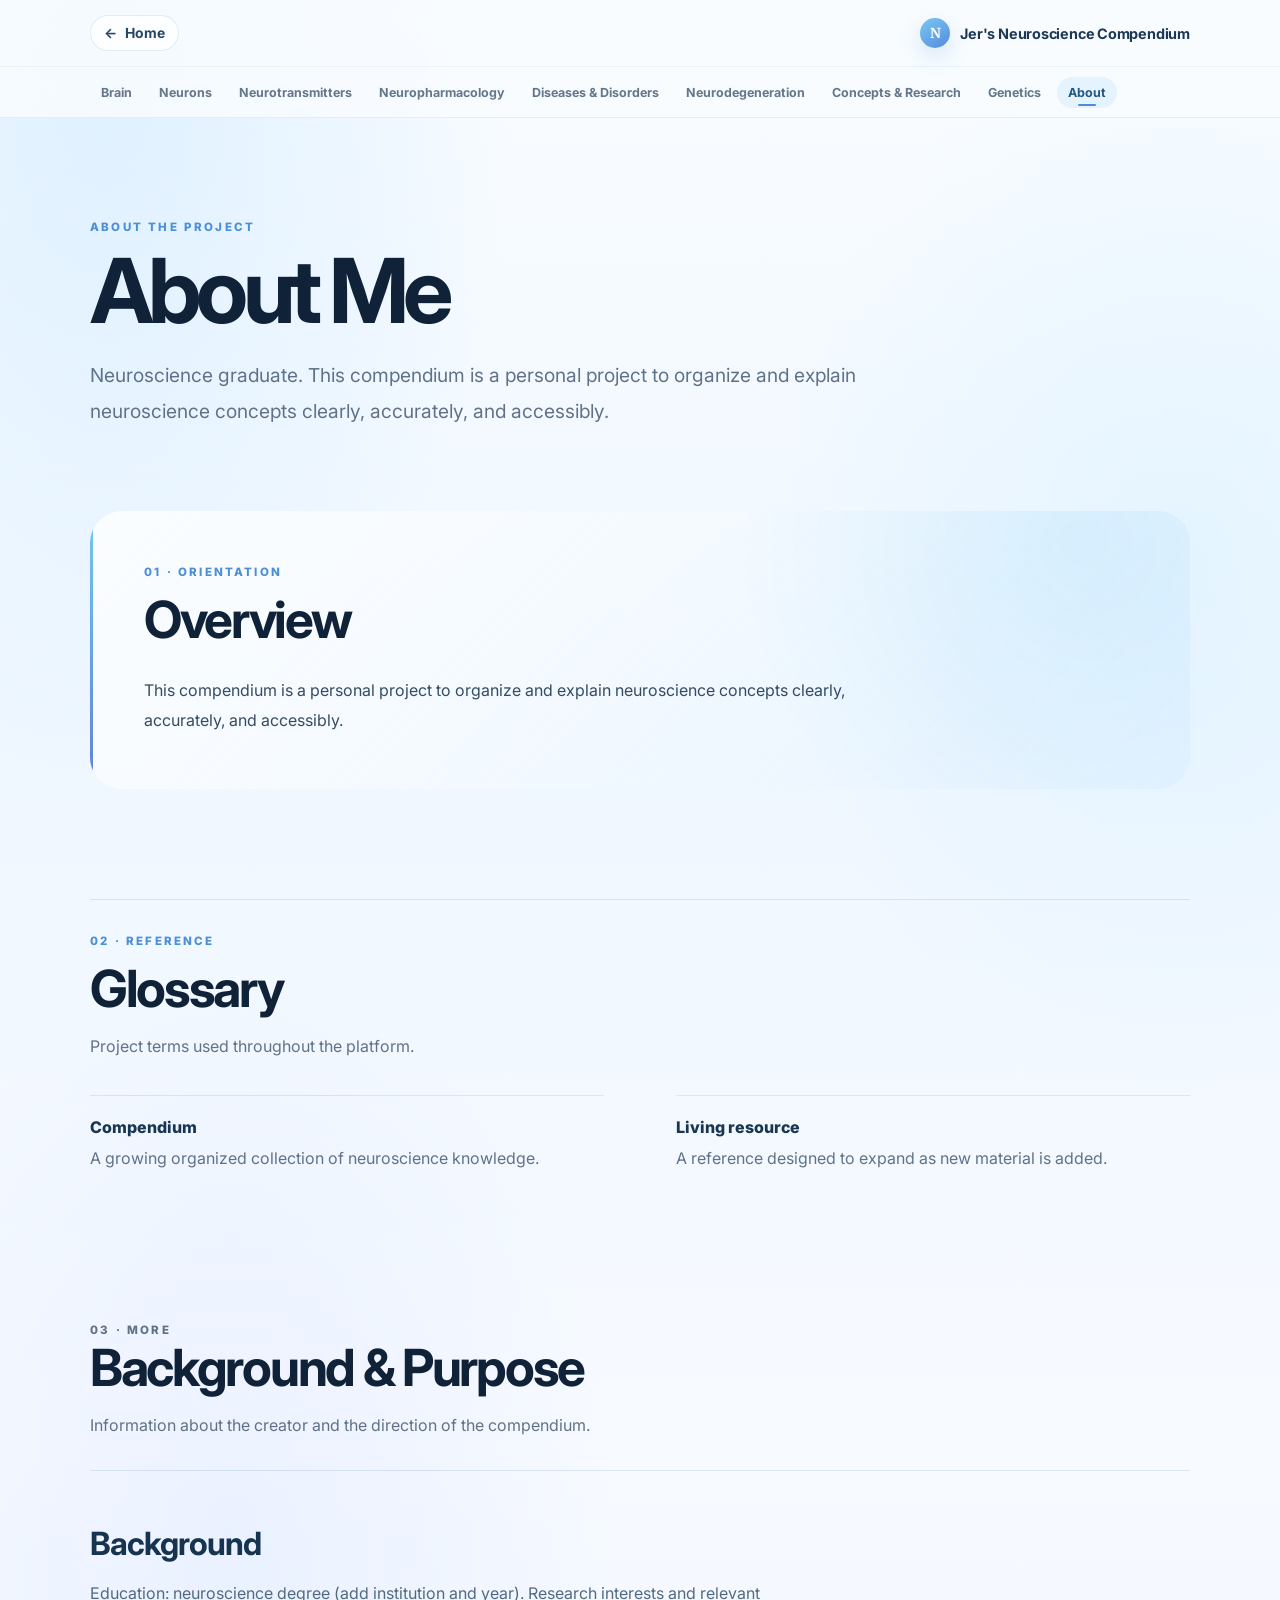
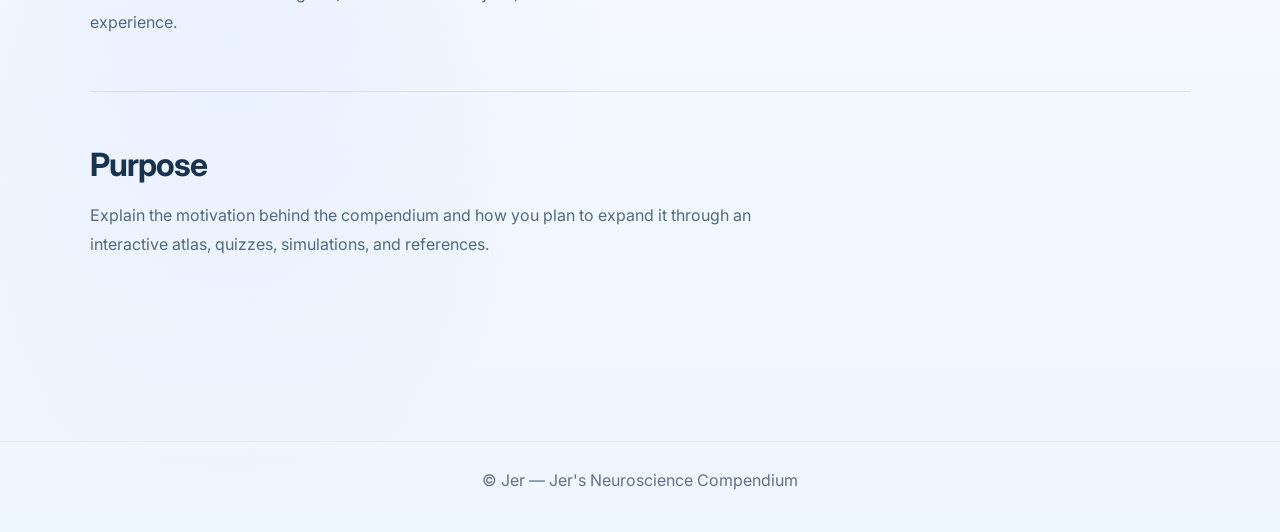
==== commit 062de02c: "Adjusted 3D brain and Neural Map" ====
--- a/pages/about.html
+++ b/pages/about.html
@@ -1,26 +1,69 @@
 <!doctype html>
 <html lang="en">
 <head>
-  <meta charset="utf-8" />
-  <meta name="viewport" content="width=device-width, initial-scale=1" />
+  <meta charset="utf-8">
+  <meta name="viewport" content="width=device-width, initial-scale=1">
   <title>About — Jer's Neuroscience Compendium</title>
-  <link rel="stylesheet" href="/css/styles.css">
+  <meta name="description" content="About Jer and the Neuroscience Compendium.">
+  <link rel="stylesheet" href="../css/styles.css">
+  <link href="https://fonts.googleapis.com/css2?family=Inter:wght@300;400;600;700;800&family=Merriweather:wght@400;700&display=swap" rel="stylesheet">
 </head>
-<body>
-  <header class="site-header"><div class="container header-inner"><a class="brand" href="/">Jer's Neuroscience Compendium</a></div></header>
-  <main class="container">
-    <h1>About Me</h1>
-    <p class="muted">Neuroscience graduate. This compendium is a personal project to organize and explain neuroscience concepts clearly, accurately, and accessibly.</p>
-    <section>
-      <h2>Background</h2>
-      <p>Education: neuroscience degree (add institution and year). Research interests and relevant experience.</p>
-    </section>
-    <section>
-      <h2>Purpose</h2>
-      <p>Explain the motivation behind the compendium and how you plan to expand it (interactive atlas, quizzes, simulations, references).</p>
-    </section>
+<body class="topic-page" data-topic="about">
+  <header class="topic-header" data-topic-header></header>
+
+  <main class="topic-main">
+    <header class="topic-hero">
+      <p class="topic-hero__eyebrow">About the project</p>
+      <h1>About Me</h1>
+      <p class="topic-hero__lede">Neuroscience graduate. This compendium is a personal project to organize and explain neuroscience concepts clearly, accurately, and accessibly.</p>
+    </header>
+
+    <article class="topic-content">
+      <section class="topic-section topic-section--overview" id="overview">
+        <p class="topic-section__label">01 · Orientation</p>
+        <h2>Overview</h2>
+        <div class="topic-prose">
+          <p>This compendium is a personal project to organize and explain neuroscience concepts clearly, accurately, and accessibly.</p>
+        </div>
+      </section>
+
+      <section class="topic-section" id="glossary">
+        <p class="topic-section__label">02 · Reference</p>
+        <h2>Glossary</h2>
+        <p class="topic-section__intro">Project terms used throughout the platform.</p>
+        <dl class="glossary-list">
+          <div>
+            <dt>Compendium</dt>
+            <dd>A growing organized collection of neuroscience knowledge.</dd>
+          </div>
+          <div>
+            <dt>Living resource</dt>
+            <dd>A reference designed to expand as new material is added.</dd>
+          </div>
+        </dl>
+      </section>
+
+      <section class="topic-subtopics" id="subtopics">
+        <header>
+          <p class="topic-section__label">03 · More</p>
+          <h2>Background &amp; Purpose</h2>
+          <p>Information about the creator and the direction of the compendium.</p>
+        </header>
+        <div class="subtopic-list">
+          <section class="subtopic-section">
+            <h3>Background</h3>
+            <p>Education: neuroscience degree (add institution and year). Research interests and relevant experience.</p>
+          </section>
+          <section class="subtopic-section">
+            <h3>Purpose</h3>
+            <p>Explain the motivation behind the compendium and how you plan to expand it through an interactive atlas, quizzes, simulations, and references.</p>
+          </section>
+        </div>
+      </section>
+    </article>
   </main>
-  <footer class="site-footer"><div class="container'><p>&copy; Jer — Jer's Neuroscience Compendium</p></div></footer>
-  <script src="/js/main.js"></script>
+
+  <footer class="site-footer"><div class="container"><p>&copy; Jer — Jer's Neuroscience Compendium</p></div></footer>
+  <script src="../js/main.js"></script>
 </body>
 </html>
--- a/css/styles.css
+++ b/css/styles.css
@@ -27,6 +27,18 @@
   -webkit-font-smoothing:antialiased;
   -moz-osx-font-smoothing:grayscale;
 }
+
+.site-root{
+  background:
+    radial-gradient(ellipse at 4% 4%, rgba(126, 195, 255, 0.22), transparent 24%),
+    radial-gradient(ellipse at 92% 18%, rgba(115, 215, 255, 0.15), transparent 22%),
+    radial-gradient(ellipse at 8% 43%, rgba(139, 179, 255, 0.13), transparent 23%),
+    radial-gradient(ellipse at 91% 62%, rgba(111, 207, 255, 0.12), transparent 25%),
+    radial-gradient(ellipse at 22% 84%, rgba(142, 168, 255, 0.11), transparent 24%),
+    radial-gradient(ellipse at 82% 96%, rgba(116, 211, 255, 0.1), transparent 20%),
+    linear-gradient(180deg, #f8fbff 0%, #edf5ff 28%, #f5f9ff 52%, #edf6ff 76%, #eaf3ff 100%);
+}
+
 a{color:inherit}
 .container{
   width:min(var(--max-width), calc(100% - 32px));
@@ -92,48 +104,61 @@
   text-align:center;
   display:grid;
   justify-items:center;
-  gap:18px;
+  gap:4px;
 }
 
 .hero-inner h1{
   margin:0;
+  margin-bottom:112px;
   font-size:clamp(3.1rem, 6.6vw, 6.8rem);
-  line-height:0.94;
+  line-height:0.88;
   letter-spacing:-0.06em;
   font-weight:700;
   max-width:none;
-  white-space:nowrap;
+  display:grid;
+  gap:0;
+  color:transparent;
+  background:linear-gradient(90deg, #ff5d6c 0%, #ff8a5b 12%, #f58a8a 22%, #5bb7ff 36%, #7b8dff 50%, #75d7ff 64%, #7fd0b6 76%, #b7d977 88%, #ff5d6c 100%);
+  background-size:300% 100%;
+  -webkit-background-clip:text;
+  background-clip:text;
+  animation:subtitle-pan 12s linear infinite;
+  white-space:normal;
+}
+
+.hero-inner h1 span{
+  display:block;
 }
 
 .hero-subtitle{
   margin:0;
   font-size:clamp(1.15rem, 2.2vw, 1.6rem);
   font-weight:700;
-  color:transparent;
-  background:linear-gradient(90deg, #5bb7ff 0%, #7b8dff 17%, #75d7ff 34%, #7fd0b6 52%, #b7d977 68%, #5ab2ff 86%, #5bb7ff 100%);
-  background-size:300% 100%;
-  -webkit-background-clip:text;
-  background-clip:text;
-  animation:subtitle-pan 12s linear infinite;
+  color:#000000;
+  background:none;
+  -webkit-background-clip:border-box;
+  background-clip:border-box;
+  animation:none;
 }
 
 .hero-lead{
+  margin-top:10px;
   max-width:68ch;
 }
 
 .brain-showcase,
 .network-showcase{
   position:relative;
-  padding:clamp(42px, 6vw, 72px) 0 clamp(96px, 12vw, 132px);
+  padding:clamp(12px, 1.5vw, 24px) 0 clamp(92px, 11vw, 126px);
 }
 
 .brain-shell,
-.network-intro{
+.network-stage{
   position:relative;
 }
 
 .section-heading--center,
-.network-intro{
+.network-showcase{
   text-align:center;
 }
 
@@ -148,18 +173,26 @@
 .section-heading--center{
   display:grid;
   justify-items:center;
-  gap:14px;
-  margin-bottom:clamp(24px, 4vw, 42px);
-}
-
-.section-heading .section-lead,
-.network-intro .section-lead{
+  gap:8px;
+  margin-bottom:clamp(12px, 2vw, 22px);
+}
+
+.network-heading-block{
+  margin-bottom:clamp(16px, 2.4vw, 30px);
+}
+
+.section-heading .section-lead{
   max-width:64ch;
+}
+
+.network-showcase{
+  background:transparent;
 }
 
 .brain-stage{
   position:relative;
-  min-height:clamp(560px, 70vw, 840px);
+  min-height:0;
+  height:clamp(430px, calc(100svh - 210px), 620px);
   border-radius:clamp(28px, 4vw, 52px);
   overflow:hidden;
   display:grid;
@@ -230,256 +263,467 @@
   pointer-events:none;
 }
 
+.brain-structure-menu{
+  position:absolute;
+  z-index:4;
+  top:50%;
+  left:clamp(16px, 2.8vw, 34px);
+  width:clamp(158px, 18vw, 204px);
+  transform:translateY(-50%);
+  display:flex;
+  flex-direction:column;
+  align-items:stretch;
+  gap:4px;
+  padding:8px 0 8px clamp(10px, 1.4vw, 16px);
+  border-left:1px solid rgba(83, 132, 181, 0.24);
+  text-align:left;
+}
+
+.brain-structure-menu__label{
+  margin:0 0 8px 10px;
+  color:#64809d;
+  font-size:0.68rem;
+  font-weight:700;
+  letter-spacing:0.15em;
+  text-transform:uppercase;
+}
+
+.brain-structure-button{
+  appearance:none;
+  width:100%;
+  border:0;
+  border-radius:10px;
+  padding:8px 10px;
+  color:#29445f;
+  background:transparent;
+  font:600 clamp(0.72rem, 1vw, 0.82rem)/1.25 'Inter', system-ui, sans-serif;
+  text-align:left;
+  cursor:pointer;
+  transition:
+    color 180ms ease,
+    background-color 180ms ease,
+    transform 180ms ease,
+    box-shadow 180ms ease;
+}
+
+.brain-structure-button:hover,
+.brain-structure-button:focus-visible{
+  color:#174f84;
+  background:rgba(255,255,255,0.66);
+  transform:translateX(4px);
+}
+
+.brain-structure-button:focus-visible{
+  outline:2px solid rgba(73, 139, 205, 0.58);
+  outline-offset:2px;
+}
+
+.brain-structure-button[aria-pressed="true"]{
+  color:#174f84;
+  background:rgba(235, 246, 255, 0.84);
+  box-shadow:0 8px 24px rgba(67, 120, 172, 0.12);
+}
+
 model-viewer{
   position:relative;
+  z-index:2;
   width:min(100%, 1080px);
-  height:clamp(440px, 58vw, 760px);
+  height:clamp(340px, calc(100svh - 270px), 520px);
   display:block;
   margin:auto;
+  transform:translateX(clamp(56px, 6vw, 82px));
   background:transparent;
   --poster-color: transparent;
 }
 
 .network-stage{
   position:relative;
-  width:min(var(--max-width), calc(100% - 32px));
-  margin:clamp(24px, 4vw, 38px) auto 0;
-  min-height:clamp(620px, 82vw, 940px);
-  border-radius:clamp(32px, 4vw, 56px);
+  width:100%;
+  margin:clamp(28px, 3.8vw, 46px) auto 0;
+  min-height:clamp(420px, 56vw, 680px);
   overflow:hidden;
+  background:transparent;
+  box-shadow:none;
+  cursor:default;
+}
+
+.network-stage::before{
+  inset:-4% 2% -8%;
+  width:auto;
+  height:auto;
   background:
-    radial-gradient(circle at 20% 18%, rgba(132, 210, 255, 0.18), transparent 22%),
-    radial-gradient(circle at 82% 26%, rgba(125, 175, 255, 0.16), transparent 20%),
-    radial-gradient(circle at 50% 50%, rgba(255,255,255,0.62), rgba(236,245,255,0.52) 38%, rgba(214,230,248,0.32) 72%, rgba(205,224,245,0.16) 100%);
-  box-shadow:var(--shadow);
-}
-
-.network-stage::before{
-  inset:10% 12% auto auto;
-  width:18vw;
-  height:18vw;
-  background:radial-gradient(circle, rgba(116, 197, 255, 0.26), transparent 72%);
-  filter:blur(18px);
+    radial-gradient(circle at 29% 42%, rgba(244, 187, 153, 0.14), transparent 30%),
+    radial-gradient(circle at 72% 55%, rgba(145, 205, 163, 0.15), transparent 34%),
+    radial-gradient(
+      ellipse at 50% 48%,
+      rgba(255,255,255,0.54) 0%,
+      rgba(231,235,252,0.36) 36%,
+      rgba(204,190,235,0.15) 58%,
+      rgba(185,219,202,0.08) 73%,
+      transparent 88%
+    );
+  filter:blur(12px);
 }
 
 .network-stage::after{
-  left:-7vw;
-  bottom:-10vw;
-  width:26vw;
-  height:26vw;
-  background:radial-gradient(circle, rgba(111, 144, 255, 0.2), transparent 74%);
+  inset:8% 13% 2%;
+  width:auto;
+  height:auto;
+  background:radial-gradient(
+    ellipse at 50% 48%,
+    rgba(169,139,210,0.12) 0%,
+    rgba(118,191,159,0.07) 45%,
+    transparent 76%
+  );
   filter:blur(22px);
 }
 
-.network-lines{
+.network-stage::before,
+.network-stage::after{
+  z-index:0;
+  -webkit-mask-image:linear-gradient(
+    to bottom,
+    transparent 0%,
+    #000 15%,
+    #000 85%,
+    transparent 100%
+  );
+  mask-image:linear-gradient(
+    to bottom,
+    transparent 0%,
+    #000 15%,
+    #000 85%,
+    transparent 100%
+  );
+}
+
+.network-canvas{
   position:absolute;
   inset:0;
   width:100%;
   height:100%;
-  overflow:visible;
-}
-
-.network-lines path{
-  fill:none;
-  stroke:rgba(92, 145, 211, 0.28);
-  stroke-width:1.1;
-  stroke-linecap:round;
-  stroke-linejoin:round;
-}
-
-.network-lines path.is-bridge{
-  stroke:rgba(96, 169, 240, 0.18);
-  stroke-width:0.9;
-}
-
-.network-nodes,
-.network-background{
-  position:absolute;
-  inset:0;
-}
-
-.network-background{
-  pointer-events:none;
-}
-
-.decorative-neuron{
-  position:absolute;
-  width:clamp(8px, 1vw, 12px);
-  height:clamp(8px, 1vw, 12px);
+  display:block;
+  z-index:1;
+  cursor:default;
+  touch-action:pan-y;
+}
+
+/* Reusable topic-page system */
+.topic-page{
+  --topic-accent:#4b8fd8;
+  --topic-accent-soft:rgba(100, 174, 239, 0.14);
+  --topic-ink:#102238;
+  --topic-muted:#607287;
+  min-height:100%;
+  color:var(--topic-ink);
+  background:
+    radial-gradient(ellipse at 8% 2%, rgba(120, 195, 255, 0.2), transparent 25%),
+    radial-gradient(ellipse at 92% 26%, rgba(127, 214, 255, 0.12), transparent 24%),
+    radial-gradient(ellipse at 18% 72%, rgba(133, 164, 255, 0.1), transparent 26%),
+    linear-gradient(180deg, #f9fcff 0%, #eff7ff 34%, #f7faff 68%, #edf5ff 100%);
+}
+
+.topic-header{
+  position:sticky;
+  top:0;
+  z-index:50;
+  background:rgba(249, 252, 255, 0.86);
+  border-bottom:1px solid rgba(80, 132, 188, 0.12);
+  backdrop-filter:blur(18px);
+  -webkit-backdrop-filter:blur(18px);
+}
+
+.topic-header__bar,
+.topic-nav__inner,
+.topic-main{
+  width:min(1100px, calc(100% - 40px));
+  margin:0 auto;
+}
+
+.topic-header__bar{
+  min-height:66px;
+  display:flex;
+  align-items:center;
+  gap:18px;
+}
+
+.topic-home-link,
+.topic-brand,
+.topic-nav a{
+  text-decoration:none;
+}
+
+.topic-home-link{
+  display:inline-flex;
+  align-items:center;
+  gap:8px;
+  flex:0 0 auto;
+  padding:9px 13px;
+  border-radius:999px;
+  color:#264866;
+  background:rgba(255,255,255,0.68);
+  border:1px solid rgba(72, 129, 183, 0.14);
+  font-size:0.87rem;
+  font-weight:700;
+  transition:background-color 0.2s ease, transform 0.2s ease;
+}
+
+.topic-home-link:hover,
+.topic-home-link:focus-visible{
+  background:#ffffff;
+  transform:translateX(-2px);
+}
+
+.topic-brand{
+  margin-left:auto;
+  display:inline-flex;
+  align-items:center;
+  gap:10px;
+  color:#1c3854;
+  font-size:0.9rem;
+  font-weight:700;
+  letter-spacing:-0.015em;
+}
+
+.topic-brand__mark{
+  width:30px;
+  height:30px;
+  display:grid;
+  place-items:center;
   border-radius:50%;
-  background:radial-gradient(circle, rgba(255,255,255,0.98) 0%, rgba(144, 208, 255, 0.94) 40%, rgba(83, 153, 236, 0.6) 100%);
-  box-shadow:0 0 18px rgba(94, 164, 239, 0.18);
-  opacity:0.62;
-  animation:decorative-drift 10s ease-in-out infinite;
-}
-
-.decorative-neuron::before,
-.decorative-neuron::after{
+  color:#ffffff;
+  background:linear-gradient(145deg, #79c9f4, #5689dc);
+  box-shadow:0 8px 22px rgba(72, 136, 203, 0.2);
+  font-family:'Merriweather', Georgia, serif;
+  font-size:0.86rem;
+}
+
+.topic-nav{
+  border-top:1px solid rgba(80, 132, 188, 0.08);
+  overflow-x:auto;
+  scrollbar-width:none;
+}
+
+.topic-nav::-webkit-scrollbar{display:none}
+
+.topic-nav__inner{
+  min-height:50px;
+  display:flex;
+  align-items:center;
+  gap:5px;
+  white-space:nowrap;
+}
+
+.topic-nav a{
+  position:relative;
+  padding:8px 11px;
+  border-radius:999px;
+  color:#63768a;
+  font-size:0.78rem;
+  font-weight:700;
+  transition:color 0.2s ease, background-color 0.2s ease;
+}
+
+.topic-nav a:hover,
+.topic-nav a:focus-visible{
+  color:#244c72;
+  background:rgba(255,255,255,0.7);
+}
+
+.topic-nav a.is-current{
+  color:#245783;
+  background:rgba(109, 185, 237, 0.14);
+}
+
+.topic-nav a.is-current::after{
   content:"";
   position:absolute;
   left:50%;
-  top:50%;
-  width:clamp(16px, 3vw, 30px);
-  height:1px;
-  background:linear-gradient(90deg, transparent, rgba(96, 161, 232, 0.35), transparent);
-  transform-origin:center;
-}
-
-.decorative-neuron::before{transform:translate(-50%, -50%) rotate(34deg)}
-.decorative-neuron::after{transform:translate(-50%, -50%) rotate(-38deg)}
-
-.neuron-node{
-  position:absolute;
-  transform:translate(-50%, -50%);
-  border:0;
-  background:none;
-  padding:0;
-  cursor:pointer;
-  color:var(--text);
-  display:grid;
-  justify-items:center;
-  gap:10px;
-  z-index:2;
-  transition:transform .28s ease, filter .28s ease;
-}
-
-.neuron-node:focus-visible{
-  outline:2px solid rgba(86, 158, 233, 0.35);
-  outline-offset:10px;
-  border-radius:999px;
-}
-
-.neuron-node__axon{
-  position:absolute;
-  top:50%;
-  width:clamp(58px, 8vw, 128px);
+  bottom:2px;
+  width:18px;
   height:2px;
   border-radius:999px;
-  background:linear-gradient(90deg, rgba(112, 177, 243, 0.06), rgba(106, 171, 238, 0.84), rgba(112, 177, 243, 0.06));
-  transform-origin:center;
-  opacity:0.68;
-}
-
-.neuron-node__axon--left{right:calc(50% + 26px); transform:translateY(-50%) rotate(var(--axon-left, 8deg));}
-.neuron-node__axon--right{left:calc(50% + 26px); transform:translateY(-50%) rotate(var(--axon-right, -8deg));}
-
-.neuron-node__soma{
+  background:var(--topic-accent);
+  transform:translateX(-50%);
+}
+
+.topic-main{
+  padding:clamp(64px, 8vw, 104px) 0 clamp(92px, 10vw, 140px);
+}
+
+.topic-hero{
+  max-width:870px;
+  margin-bottom:clamp(54px, 7vw, 82px);
+}
+
+.topic-hero__eyebrow,
+.topic-section__label{
+  margin:0 0 14px;
+  color:var(--topic-accent);
+  font-size:0.72rem;
+  font-weight:800;
+  letter-spacing:0.19em;
+  text-transform:uppercase;
+}
+
+.topic-hero h1{
+  margin:0;
+  max-width:15ch;
+  font-size:clamp(3rem, 7vw, 6.25rem);
+  line-height:0.96;
+  letter-spacing:-0.065em;
+}
+
+.topic-hero__lede{
+  max-width:67ch;
+  margin:24px 0 0;
+  color:var(--topic-muted);
+  font-size:clamp(1.05rem, 1.5vw, 1.2rem);
+  line-height:1.85;
+}
+
+.topic-content{
+  display:grid;
+  gap:clamp(70px, 9vw, 110px);
+}
+
+.topic-section,
+.topic-subtopics{
+  scroll-margin-top:140px;
+}
+
+.topic-section{
+  padding-top:34px;
+  border-top:1px solid rgba(70, 120, 171, 0.16);
+}
+
+.topic-section--overview{
   position:relative;
-  width:clamp(76px, 8vw, 108px);
-  height:clamp(76px, 8vw, 108px);
-  border-radius:50%;
-  display:grid;
-  place-items:center;
+  padding:clamp(32px, 5vw, 54px);
+  border-top:0;
+  border-radius:32px;
+  overflow:hidden;
   background:
-    radial-gradient(circle at 35% 30%, rgba(255,255,255,0.98), rgba(232,243,255,0.88) 34%, rgba(194,224,255,0.78) 72%, rgba(127,183,238,0.92) 100%);
-  box-shadow:0 18px 34px rgba(77, 129, 190, 0.16);
-  border:1px solid rgba(106, 166, 228, 0.26);
-  transition:transform .28s ease, box-shadow .28s ease, border-color .28s ease;
-}
-
-.neuron-node__soma::before{
+    radial-gradient(circle at 90% 10%, rgba(108, 196, 245, 0.16), transparent 34%),
+    linear-gradient(135deg, rgba(255,255,255,0.8), rgba(226,241,255,0.52));
+}
+
+.topic-section--overview::before{
   content:"";
   position:absolute;
-  inset:12%;
-  border-radius:50%;
-  border:1px solid rgba(255,255,255,0.52);
-}
-
-.neuron-node__soma::after{
-  content:"";
-  position:absolute;
-  inset:auto 14% 18% 14%;
-  height:28%;
-  border-radius:50%;
-  background:radial-gradient(circle, rgba(255,255,255,0.72), transparent 72%);
-  filter:blur(8px);
-}
-
-.neuron-node__core{
-  position:relative;
-  z-index:1;
-  font-size:1.05rem;
-  font-weight:700;
-  letter-spacing:-0.04em;
-  color:#1a3552;
-}
-
-.neuron-node__label{
+  inset:0 auto 0 0;
+  width:3px;
+  background:linear-gradient(180deg, #72c9ef, #607fda);
+}
+
+.topic-section h2,
+.topic-subtopics > header h2{
+  margin:0;
+  font-size:clamp(2rem, 4vw, 3.4rem);
+  line-height:1.05;
+  letter-spacing:-0.045em;
+}
+
+.topic-section__intro,
+.topic-subtopics > header p{
+  max-width:68ch;
+  margin:16px 0 0;
+  color:var(--topic-muted);
+  line-height:1.8;
+}
+
+.topic-prose{
+  max-width:76ch;
+  margin-top:28px;
+  color:#344b61;
+  font-size:1rem;
+  line-height:1.88;
+}
+
+.topic-prose > :first-child{margin-top:0}
+.topic-prose > :last-child{margin-bottom:0}
+.topic-prose p{margin:0 0 1.2em}
+
+.topic-prose ul,
+.subtopic-section ul{
+  margin:18px 0 0;
+  padding-left:1.2rem;
+}
+
+.topic-prose li,
+.subtopic-section li{
+  margin:0.65rem 0;
+  padding-left:0.3rem;
+  line-height:1.75;
+}
+
+.glossary-list{
   display:grid;
-  gap:4px;
-  justify-items:center;
-  text-align:center;
-}
-
-.neuron-node__label strong{
-  font-size:0.92rem;
-  font-weight:700;
-  letter-spacing:-0.02em;
-}
-
-.neuron-node__label span{
-  font-size:0.78rem;
-  color:var(--muted);
-  max-width:13ch;
-  line-height:1.35;
-}
-
-.neuron-node.is-active,
-.neuron-node:hover,
-.neuron-node:focus-visible{
-  transform:translate(-50%, -50%) scale(1.08);
-  filter:drop-shadow(0 12px 32px rgba(77, 129, 190, 0.16));
-}
-
-.neuron-node.is-active .neuron-node__soma,
-.neuron-node:hover .neuron-node__soma,
-.neuron-node:focus-visible .neuron-node__soma{
-  transform:translateY(-1px);
-  box-shadow:0 22px 44px rgba(77, 129, 190, 0.24);
-  border-color:rgba(103, 164, 229, 0.44);
-}
-
-.neuron-node.is-active .neuron-node__axon,
-.neuron-node:hover .neuron-node__axon,
-.neuron-node:focus-visible .neuron-node__axon{
-  opacity:1;
-}
-
-.network-detail{
-  margin-top:clamp(22px, 3vw, 34px);
-  padding:clamp(10px, 1.8vw, 18px) 0 0;
-  display:grid;
-  gap:10px;
-  max-width:720px;
-}
-
-.network-detail::before{
-  content:"";
-  display:block;
-  width:min(180px, 30vw);
-  height:1px;
-  background:linear-gradient(90deg, rgba(96, 157, 224, 0.45), rgba(96, 157, 224, 0.08));
-}
-
-.network-detail__eyebrow{
-  text-transform:uppercase;
-  letter-spacing:0.22em;
-  font-size:0.7rem;
-  color:#5e8ec8;
-  font-weight:700;
-}
-
-.network-detail h3{
+  grid-template-columns:repeat(2, minmax(0, 1fr));
+  column-gap:clamp(32px, 6vw, 72px);
+  margin:34px 0 0;
+}
+
+.glossary-list > div{
+  padding:20px 0 22px;
+  border-top:1px solid rgba(70, 120, 171, 0.15);
+}
+
+.glossary-list dt{
   margin:0;
-  font-size:clamp(1.25rem, 2vw, 1.7rem);
+  color:#173652;
+  font-weight:800;
+  line-height:1.4;
+}
+
+.glossary-list dd{
+  margin:7px 0 0;
+  color:var(--topic-muted);
+  line-height:1.7;
+}
+
+.topic-subtopics > header{
+  margin-bottom:18px;
+}
+
+.subtopic-list{
+  margin-top:30px;
+}
+
+.subtopic-section{
+  padding:clamp(34px, 5vw, 54px) 0;
+  border-top:1px solid rgba(70, 120, 171, 0.16);
+}
+
+.subtopic-section h3{
+  margin:0;
+  color:#16344f;
+  font-size:clamp(1.45rem, 2.5vw, 2.1rem);
+  line-height:1.2;
   letter-spacing:-0.03em;
 }
 
-.network-detail p{
-  margin:0;
-  color:var(--muted);
-  line-height:1.8;
-  max-width:58ch;
+.subtopic-section p{
+  max-width:74ch;
+  margin:16px 0 0;
+  color:#526a80;
+  line-height:1.82;
+}
+
+.topic-placeholder{
+  color:#7a8998 !important;
+  font-style:italic;
+}
+
+.topic-page .site-footer{
+  padding:28px 0 42px;
+  border-top:1px solid rgba(70, 120, 171, 0.1);
+  background:rgba(238, 246, 255, 0.42);
+}
+
+.topic-page :focus-visible{
+  outline:3px solid rgba(64, 143, 212, 0.38);
+  outline-offset:3px;
 }
 
 .site-footer{
@@ -496,16 +740,10 @@
   to{background-position:300% 50%}
 }
 
-@keyframes decorative-drift{
-  0%, 100%{transform:translateY(0) scale(1); opacity:0.5}
-  50%{transform:translateY(-10px) scale(1.08); opacity:0.8}
-}
-
 @media (max-width: 900px){
   .hero-inner h1{white-space:normal; max-width:12ch}
-  .brain-stage,
-  .network-stage{border-radius:30px}
-  .network-stage{width:min(var(--max-width), calc(100% - 20px))}
+  .brain-stage{border-radius:30px}
+  .network-stage{width:100%}
 }
 
 @media (max-width: 700px){
@@ -513,19 +751,62 @@
   .hero-inner h1{font-size:clamp(2.9rem, 14vw, 4.5rem)}
   .section-heading h2,
   .network-intro h2{font-size:clamp(1.9rem, 9vw, 3rem)}
-  .brain-stage{min-height:480px}
-  model-viewer{height:420px}
+  .brain-stage{
+    min-height:0;
+    height:clamp(390px, calc(100svh - 220px), 460px);
+  }
+  .brain-structure-menu{
+    top:16px;
+    right:16px;
+    left:16px;
+    width:auto;
+    transform:none;
+    flex-direction:row;
+    gap:6px;
+    overflow-x:auto;
+    padding:0 0 10px;
+    border-left:0;
+    border-bottom:1px solid rgba(83, 132, 181, 0.2);
+    scrollbar-width:thin;
+  }
+  .brain-structure-menu__label{display:none}
+  .brain-structure-button{
+    flex:0 0 auto;
+    width:auto;
+    white-space:nowrap;
+    background:rgba(255,255,255,0.42);
+  }
+  .brain-structure-button:hover,
+  .brain-structure-button:focus-visible{
+    transform:translateY(2px);
+  }
+  model-viewer{
+    height:clamp(320px, calc(100svh - 270px), 390px);
+    transform:none;
+  }
   .network-stage{min-height:560px}
-  .neuron-node__label span{max-width:11ch}
+
+  .topic-header__bar,
+  .topic-nav__inner,
+  .topic-main{
+    width:min(100% - 28px, 1100px);
+  }
+
+  .topic-header__bar{min-height:60px}
+  .topic-brand span:last-child{display:none}
+  .topic-nav__inner{gap:2px}
+  .topic-nav a{padding:8px 10px}
+  .topic-main{padding-top:52px}
+  .topic-hero{margin-bottom:52px}
+  .topic-hero h1{font-size:clamp(2.8rem, 15vw, 4.4rem)}
+  .topic-section--overview{
+    padding:30px 24px 34px;
+    border-radius:24px;
+  }
+  .glossary-list{grid-template-columns:1fr}
 }
 
 @media (prefers-reduced-motion: reduce){
   html{scroll-behavior:auto}
-  .hero-subtitle,
-  .decorative-neuron{animation:none}
-  .neuron-node,
-  .neuron-node__soma,
-  .neuron-node__axon{
-    transition:none;
-  }
-}
+  .hero-subtitle{animation:none}
+}
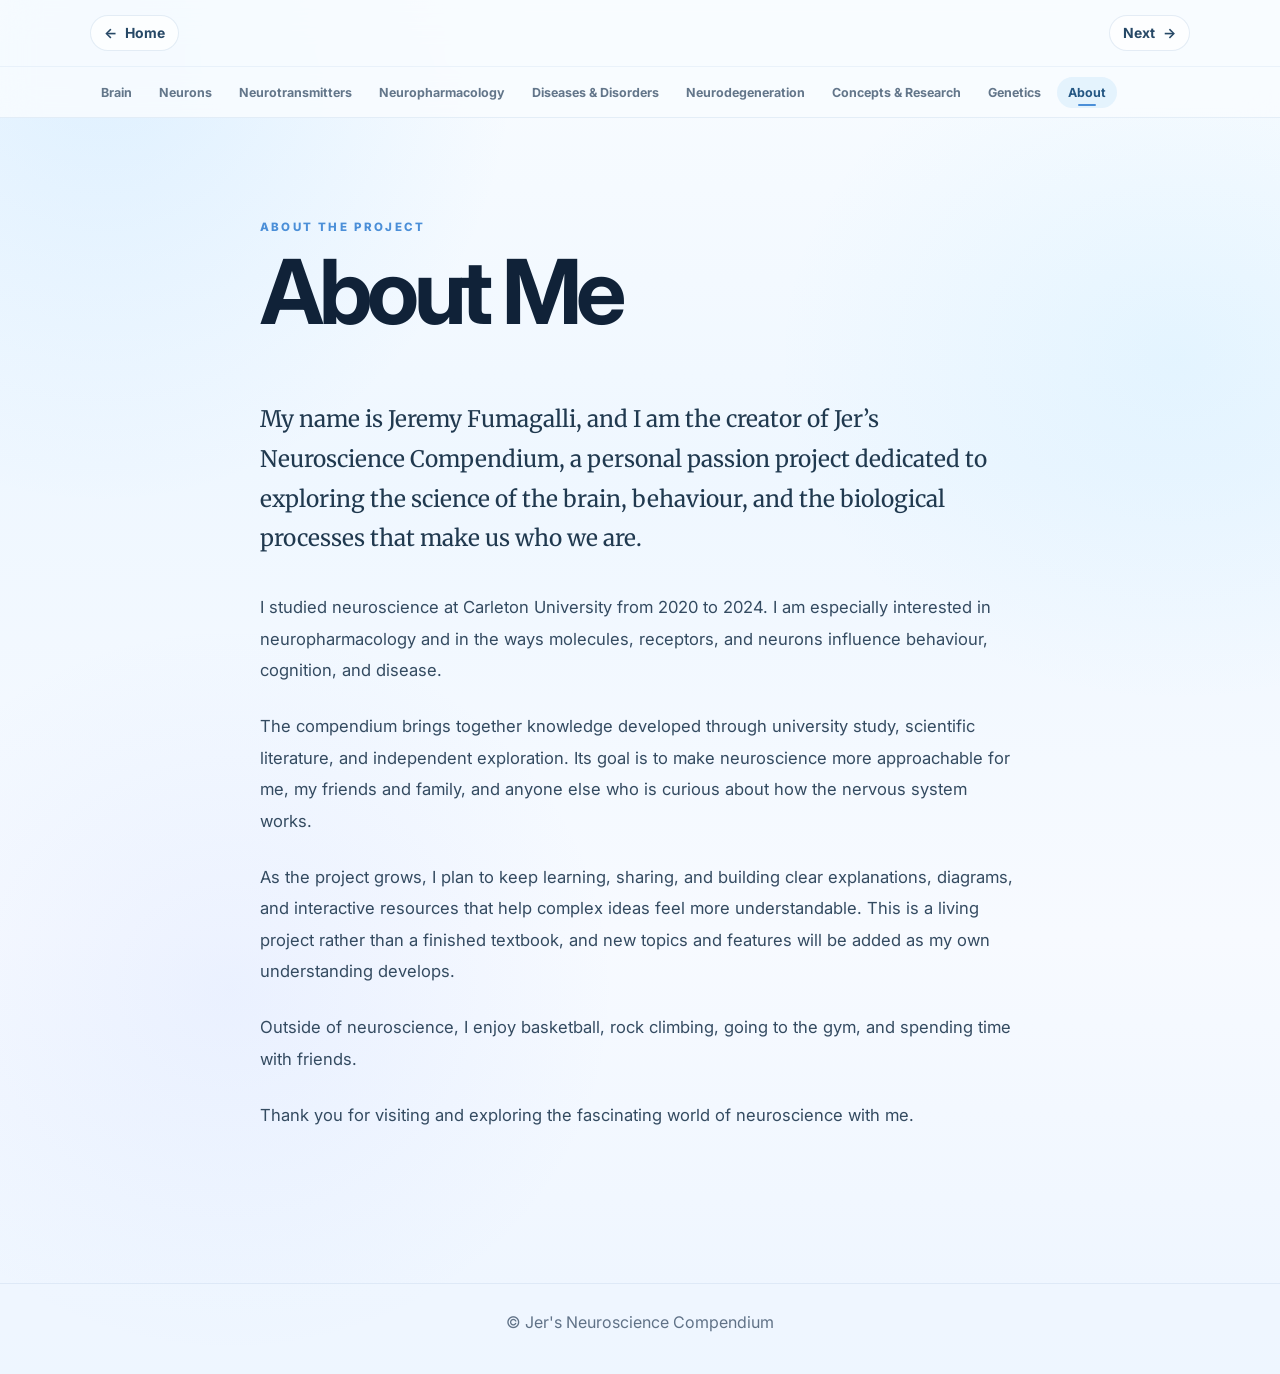
==== commit 7554dc0e: "Subpage Editing" ====
--- a/pages/about.html
+++ b/pages/about.html
@@ -3,67 +3,31 @@
 <head>
   <meta charset="utf-8">
   <meta name="viewport" content="width=device-width, initial-scale=1">
-  <title>About — Jer's Neuroscience Compendium</title>
+  <title>About &mdash; Jer's Neuroscience Compendium</title>
   <meta name="description" content="About Jer and the Neuroscience Compendium.">
   <link rel="stylesheet" href="../css/styles.css">
   <link href="https://fonts.googleapis.com/css2?family=Inter:wght@300;400;600;700;800&family=Merriweather:wght@400;700&display=swap" rel="stylesheet">
 </head>
-<body class="topic-page" data-topic="about">
+<body class="topic-page about-page" data-topic="about">
   <header class="topic-header" data-topic-header></header>
 
-  <main class="topic-main">
-    <header class="topic-hero">
+  <main class="topic-main about-main">
+    <article class="about-copy">
       <p class="topic-hero__eyebrow">About the project</p>
       <h1>About Me</h1>
-      <p class="topic-hero__lede">Neuroscience graduate. This compendium is a personal project to organize and explain neuroscience concepts clearly, accurately, and accessibly.</p>
-    </header>
 
-    <article class="topic-content">
-      <section class="topic-section topic-section--overview" id="overview">
-        <p class="topic-section__label">01 · Orientation</p>
-        <h2>Overview</h2>
-        <div class="topic-prose">
-          <p>This compendium is a personal project to organize and explain neuroscience concepts clearly, accurately, and accessibly.</p>
-        </div>
-      </section>
-
-      <section class="topic-section" id="glossary">
-        <p class="topic-section__label">02 · Reference</p>
-        <h2>Glossary</h2>
-        <p class="topic-section__intro">Project terms used throughout the platform.</p>
-        <dl class="glossary-list">
-          <div>
-            <dt>Compendium</dt>
-            <dd>A growing organized collection of neuroscience knowledge.</dd>
-          </div>
-          <div>
-            <dt>Living resource</dt>
-            <dd>A reference designed to expand as new material is added.</dd>
-          </div>
-        </dl>
-      </section>
-
-      <section class="topic-subtopics" id="subtopics">
-        <header>
-          <p class="topic-section__label">03 · More</p>
-          <h2>Background &amp; Purpose</h2>
-          <p>Information about the creator and the direction of the compendium.</p>
-        </header>
-        <div class="subtopic-list">
-          <section class="subtopic-section">
-            <h3>Background</h3>
-            <p>Education: neuroscience degree (add institution and year). Research interests and relevant experience.</p>
-          </section>
-          <section class="subtopic-section">
-            <h3>Purpose</h3>
-            <p>Explain the motivation behind the compendium and how you plan to expand it through an interactive atlas, quizzes, simulations, and references.</p>
-          </section>
-        </div>
-      </section>
+      <div class="about-copy__body">
+        <p class="about-copy__intro">My name is Jeremy Fumagalli, and I am the creator of Jer&rsquo;s Neuroscience Compendium, a personal passion project dedicated to exploring the science of the brain, behaviour, and the biological processes that make us who we are.</p>
+        <p>I studied neuroscience at Carleton University from 2020 to 2024. I am especially interested in neuropharmacology and in the ways molecules, receptors, and neurons influence behaviour, cognition, and disease.</p>
+        <p>The compendium brings together knowledge developed through university study, scientific literature, and independent exploration. Its goal is to make neuroscience more approachable for me, my friends and family, and anyone else who is curious about how the nervous system works.</p>
+        <p>As the project grows, I plan to keep learning, sharing, and building clear explanations, diagrams, and interactive resources that help complex ideas feel more understandable. This is a living project rather than a finished textbook, and new topics and features will be added as my own understanding develops.</p>
+        <p>Outside of neuroscience, I enjoy basketball, rock climbing, going to the gym, and spending time with friends.</p>
+        <p>Thank you for visiting and exploring the fascinating world of neuroscience with me.</p>
+      </div>
     </article>
   </main>
 
-  <footer class="site-footer"><div class="container"><p>&copy; Jer — Jer's Neuroscience Compendium</p></div></footer>
+  <footer class="site-footer"><div class="container"><p>&copy; Jer's Neuroscience Compendium</p></div></footer>
   <script src="../js/main.js"></script>
 </body>
 </html>
--- a/css/styles.css
+++ b/css/styles.css
@@ -109,7 +109,7 @@
 
 .hero-inner h1{
   margin:0;
-  margin-bottom:112px;
+  margin-bottom:clamp(38px, 5vw, 68px);
   font-size:clamp(3.1rem, 6.6vw, 6.8rem);
   line-height:0.88;
   letter-spacing:-0.06em;
@@ -118,11 +118,34 @@
   display:grid;
   gap:0;
   color:transparent;
-  background:linear-gradient(90deg, #ff5d6c 0%, #ff8a5b 12%, #f58a8a 22%, #5bb7ff 36%, #7b8dff 50%, #75d7ff 64%, #7fd0b6 76%, #b7d977 88%, #ff5d6c 100%);
-  background-size:300% 100%;
+  background:linear-gradient(
+    90deg,
+    #ff5d6c 0%,
+    #ff8a5b 6%,
+    #f58a8a 12%,
+    #5bb7ff 18%,
+    #7b8dff 25%,
+    #75d7ff 32%,
+    #7fd0b6 38%,
+    #b7d977 44%,
+    #ff5d6c 50%,
+    #ff8a5b 56%,
+    #f58a8a 62%,
+    #5bb7ff 68%,
+    #7b8dff 75%,
+    #75d7ff 82%,
+    #7fd0b6 88%,
+    #b7d977 94%,
+    #ff5d6c 100%
+  );
+  background-size:200% 100%;
   -webkit-background-clip:text;
   background-clip:text;
-  animation:subtitle-pan 12s linear infinite;
+  opacity:0;
+  transform:translateY(14px);
+  animation:
+    hero-spectrum-flow 12s linear infinite,
+    hero-content-reveal 1800ms 500ms cubic-bezier(0.22, 1, 0.36, 1) forwards;
   white-space:normal;
 }
 
@@ -130,40 +153,36 @@
   display:block;
 }
 
-.hero-subtitle{
-  margin:0;
-  font-size:clamp(1.15rem, 2.2vw, 1.6rem);
+.hero-lead{
+  margin-top:0;
+  max-width:68ch;
+  opacity:0;
+  transform:translateY(12px);
+  animation:hero-content-reveal 1700ms 1100ms cubic-bezier(0.22, 1, 0.36, 1) forwards;
+}
+
+.hero-lead__brand{
+  color:#263f5c;
+  font-size:1.12em;
   font-weight:700;
-  color:#000000;
-  background:none;
-  -webkit-background-clip:border-box;
-  background-clip:border-box;
-  animation:none;
-}
-
-.hero-lead{
-  margin-top:10px;
-  max-width:68ch;
+  letter-spacing:-0.015em;
 }
 
 .brain-showcase,
-.network-showcase{
+.chapter-showcase{
   position:relative;
   padding:clamp(12px, 1.5vw, 24px) 0 clamp(92px, 11vw, 126px);
 }
 
-.brain-shell,
-.network-stage{
+.brain-shell{
   position:relative;
 }
 
-.section-heading--center,
-.network-showcase{
+.section-heading--center{
   text-align:center;
 }
 
-.section-heading h2,
-.network-intro h2{
+.section-heading h2{
   margin:0;
   font-size:clamp(2.1rem, 4.8vw, 4.2rem);
   line-height:1.02;
@@ -177,7 +196,7 @@
   margin-bottom:clamp(12px, 2vw, 22px);
 }
 
-.network-heading-block{
+.chapter-heading-block{
   margin-bottom:clamp(16px, 2.4vw, 30px);
 }
 
@@ -185,8 +204,204 @@
   max-width:64ch;
 }
 
-.network-showcase{
+.chapter-showcase{
   background:transparent;
+  overflow:hidden;
+}
+
+.chapter-index{
+  width:min(940px, calc(100% - 40px));
+  margin:clamp(28px, 4vw, 48px) auto 0;
+  display:grid;
+  grid-template-columns:minmax(0, 1fr) clamp(142px, 17vw, 184px);
+  align-items:stretch;
+  text-align:left;
+  filter:drop-shadow(0 28px 48px rgba(56, 91, 128, 0.12));
+}
+
+.chapter-preview{
+  position:relative;
+  height:clamp(500px, 49vw, 535px);
+  overflow:hidden;
+  display:flex;
+  flex-direction:column;
+  padding:clamp(24px, 4vw, 42px) clamp(28px, 5vw, 62px) clamp(26px, 4vw, 40px);
+  border:1px solid rgba(100, 137, 174, 0.16);
+  border-radius:28px 8px 8px 28px;
+  background:
+    linear-gradient(90deg, rgba(104, 144, 181, 0.08), transparent 6%, transparent 96%, rgba(83, 123, 161, 0.04)),
+    repeating-linear-gradient(180deg, transparent 0, transparent 31px, rgba(91, 133, 174, 0.035) 32px),
+    linear-gradient(145deg, rgba(255,255,255,0.98), rgba(248,251,255,0.94));
+  box-shadow:
+    inset 18px 0 28px rgba(76, 112, 148, 0.035),
+    0 22px 70px rgba(61, 101, 142, 0.11);
+}
+
+.chapter-preview::after{
+  content:"";
+  position:absolute;
+  top:0;
+  right:0;
+  bottom:0;
+  width:10px;
+  background:linear-gradient(90deg, rgba(57, 92, 126, 0.08), rgba(255,255,255,0.7));
+  pointer-events:none;
+}
+
+.chapter-preview__binding{
+  position:absolute;
+  inset:0 auto 0 0;
+  width:clamp(12px, 2vw, 22px);
+  background:linear-gradient(90deg, rgba(67, 105, 143, 0.13), rgba(255,255,255,0.5), transparent);
+  pointer-events:none;
+}
+
+.chapter-preview__folio{
+  display:flex;
+  justify-content:space-between;
+  gap:20px;
+  padding-bottom:14px;
+  border-bottom:1px solid rgba(83, 123, 162, 0.14);
+  color:#7590aa;
+  font-size:clamp(0.59rem, 1vw, 0.68rem);
+  font-weight:700;
+  letter-spacing:0.11em;
+  text-transform:uppercase;
+}
+
+.chapter-preview__content{
+  width:min(100%, 600px);
+  margin:auto 0;
+  padding:clamp(34px, 5vw, 58px) 0;
+}
+
+.chapter-preview__content.is-turning{
+  animation:chapter-page-turn 480ms cubic-bezier(0.22, 1, 0.36, 1);
+}
+
+.chapter-preview__eyebrow{
+  margin:0 0 12px;
+  color:#5488ba;
+  font-size:0.7rem;
+  font-weight:800;
+  letter-spacing:0.18em;
+  text-transform:uppercase;
+}
+
+.chapter-preview h3{
+  margin:0 0 clamp(18px, 2.4vw, 26px);
+  color:#173653;
+  font-family:'Merriweather', Georgia, 'Times New Roman', serif;
+  font-size:clamp(1.8rem, 3.8vw, 3.4rem);
+  font-weight:400;
+  line-height:1.08;
+  letter-spacing:-0.035em;
+  text-wrap:balance;
+}
+
+.chapter-preview__content > p:not(.chapter-preview__eyebrow){
+  max-width:56ch;
+  margin:0 0 clamp(26px, 3vw, 34px);
+  color:#546a80;
+  font-family:'Merriweather', Georgia, 'Times New Roman', serif;
+  font-size:clamp(1rem, 1.4vw, 1.14rem);
+  line-height:1.75;
+}
+
+.chapter-preview__link{
+  display:inline-flex;
+  align-items:center;
+  justify-content:center;
+  min-height:44px;
+  padding:11px 20px;
+  border:1px solid rgba(62, 119, 174, 0.18);
+  border-radius:999px;
+  color:#245f94;
+  background:rgba(231, 244, 255, 0.78);
+  box-shadow:0 10px 24px rgba(61, 111, 158, 0.1);
+  font-size:0.86rem;
+  font-weight:800;
+  text-decoration:none;
+  transition:transform 180ms ease, background-color 180ms ease, box-shadow 180ms ease;
+}
+
+.chapter-preview__link:hover,
+.chapter-preview__link:focus-visible{
+  transform:translateY(-2px);
+  background:#fff;
+  box-shadow:0 14px 30px rgba(61, 111, 158, 0.16);
+}
+
+.chapter-preview__link:focus-visible,
+.chapter-tab:focus-visible{
+  outline:3px solid rgba(73, 139, 205, 0.42);
+  outline-offset:3px;
+}
+
+.chapter-preview__page-number{
+  align-self:center;
+  color:#8aa0b6;
+  font-family:'Merriweather', Georgia, 'Times New Roman', serif;
+  font-size:0.72rem;
+}
+
+.chapter-tabs{
+  position:relative;
+  z-index:2;
+  display:flex;
+  flex-direction:column;
+  justify-content:center;
+  gap:6px;
+  padding:20px 0;
+}
+
+.chapter-tab{
+  --chapter-tab-color:#dbeaff;
+  appearance:none;
+  position:relative;
+  width:calc(100% - 14px);
+  min-height:45px;
+  margin:0;
+  padding:9px 13px 9px 17px;
+  border:1px solid rgba(70, 116, 161, 0.13);
+  border-left:0;
+  border-radius:0 14px 14px 0;
+  color:#3b5874;
+  background:linear-gradient(90deg, rgba(255,255,255,0.82), var(--chapter-tab-color));
+  box-shadow:7px 8px 18px rgba(58, 96, 133, 0.08);
+  font:700 clamp(0.66rem, 1vw, 0.78rem)/1.2 'Inter', system-ui, sans-serif;
+  text-align:left;
+  cursor:pointer;
+  transform:translateX(0);
+  transition:transform 260ms cubic-bezier(0.22, 1, 0.36, 1), width 260ms ease, color 180ms ease, box-shadow 260ms ease;
+}
+
+.chapter-tab:nth-child(2n){--chapter-tab-color:#e8e2f8}
+.chapter-tab:nth-child(3n){--chapter-tab-color:#dff1eb}
+.chapter-tab:nth-child(4n){--chapter-tab-color:#f3e7df}
+
+.chapter-tab:hover{
+  transform:translateX(6px);
+  color:#214f79;
+}
+
+.chapter-tab.is-selected{
+  width:100%;
+  color:#173f65;
+  background:linear-gradient(90deg, rgba(255,255,255,0.96), var(--chapter-tab-color));
+  box-shadow:9px 12px 24px rgba(53, 91, 128, 0.15);
+  transform:translateX(14px);
+}
+
+@keyframes chapter-page-turn{
+  from{
+    opacity:0;
+    transform:translateX(18px) rotateY(-3deg);
+  }
+  to{
+    opacity:1;
+    transform:translateX(0) rotateY(0);
+  }
 }
 
 .brain-stage{
@@ -204,9 +419,7 @@
 }
 
 .brain-stage::before,
-.brain-stage::after,
-.network-stage::before,
-.network-stage::after{
+.brain-stage::after{
   content:"";
   position:absolute;
   border-radius:50%;
@@ -261,6 +474,112 @@
     linear-gradient(135deg, rgba(255,255,255,0.22), transparent 30%),
     linear-gradient(315deg, rgba(255,255,255,0.2), transparent 24%);
   pointer-events:none;
+}
+
+.brain-model-status{
+  position:absolute;
+  z-index:5;
+  top:50%;
+  left:58%;
+  width:min(250px, calc(100% - 40px));
+  display:grid;
+  grid-template-columns:36px 1fr;
+  gap:10px 12px;
+  align-items:center;
+  padding:14px 16px;
+  border:1px solid rgba(83, 132, 181, 0.16);
+  border-radius:18px;
+  color:#29445f;
+  background:rgba(249, 253, 255, 0.84);
+  box-shadow:0 18px 50px rgba(55, 102, 148, 0.13);
+  backdrop-filter:blur(16px);
+  -webkit-backdrop-filter:blur(16px);
+  pointer-events:none;
+  transform:translate(-50%, -50%);
+  transition:opacity 420ms ease, transform 420ms ease;
+}
+
+.brain-model-status.is-complete{
+  opacity:0;
+  transform:translate(-50%, -46%);
+}
+
+.brain-model-status[hidden]{display:none}
+
+.brain-model-status.is-error{
+  border-color:rgba(187, 103, 103, 0.2);
+  color:#704343;
+}
+
+.brain-model-status__symbol{
+  position:relative;
+  width:34px;
+  height:34px;
+  display:block;
+  border:1px solid rgba(80, 139, 194, 0.16);
+  border-radius:50%;
+}
+
+.brain-model-status__symbol span{
+  position:absolute;
+  left:13px;
+  top:13px;
+  width:7px;
+  height:7px;
+  border-radius:50%;
+  background:#70aee4;
+  box-shadow:0 0 10px rgba(86, 160, 220, 0.48);
+  animation:brain-loader-orbit 1.8s linear infinite;
+}
+
+.brain-model-status__symbol span:nth-child(2){animation-delay:-0.6s}
+.brain-model-status__symbol span:nth-child(3){animation-delay:-1.2s}
+
+.brain-model-status.is-error .brain-model-status__symbol span{
+  background:#c47f7f;
+  animation:none;
+}
+
+.brain-model-status__copy{
+  min-width:0;
+  display:grid;
+  gap:2px;
+}
+
+.brain-model-status__copy strong{
+  font-size:0.78rem;
+  line-height:1.3;
+}
+
+.brain-model-status__copy span{
+  color:#6b8299;
+  font-size:0.66rem;
+  line-height:1.4;
+}
+
+.brain-model-progress{
+  grid-column:1 / -1;
+  height:3px;
+  overflow:hidden;
+  display:block;
+  border-radius:999px;
+  background:rgba(90, 145, 194, 0.12);
+}
+
+.brain-model-progress > span{
+  width:0;
+  height:100%;
+  display:block;
+  border-radius:inherit;
+  background:linear-gradient(90deg, #7bb8e8, #8bd4c1);
+  transition:width 220ms ease;
+}
+
+.brain-model-status.is-error .brain-model-progress{display:none}
+
+@keyframes brain-loader-orbit{
+  from{transform:rotate(0deg) translateX(12px)}
+  to{transform:rotate(360deg) translateX(12px)}
 }
 
 .brain-structure-menu{
@@ -286,6 +605,47 @@
   font-weight:700;
   letter-spacing:0.15em;
   text-transform:uppercase;
+}
+
+.brain-hemisphere-control{
+  margin:0 0 10px;
+  padding:9px 10px 10px;
+  border:1px solid rgba(83, 132, 181, 0.2);
+  border-radius:12px;
+  background:rgba(255,255,255,0.5);
+  box-shadow:0 10px 28px rgba(67, 120, 172, 0.08);
+}
+
+.brain-hemisphere-control__title{
+  margin:0 0 9px;
+  color:#29445f;
+  font-size:0.74rem;
+  font-weight:700;
+}
+
+.brain-hemisphere-options{
+  display:grid;
+  gap:7px;
+}
+
+.brain-hemisphere-options label{
+  display:flex;
+  align-items:center;
+  gap:8px;
+  color:#49637d;
+  font-size:0.7rem;
+  font-weight:600;
+  line-height:1.25;
+  cursor:pointer;
+}
+
+.brain-hemisphere-options input{
+  width:14px;
+  height:14px;
+  margin:0;
+  flex:0 0 auto;
+  accent-color:#4d91cf;
+  cursor:pointer;
 }
 
 .brain-structure-button{
@@ -324,6 +684,60 @@
   box-shadow:0 8px 24px rgba(67, 120, 172, 0.12);
 }
 
+.brain-region-info{
+  position:absolute;
+  z-index:4;
+  right:clamp(18px, 3vw, 36px);
+  bottom:clamp(18px, 3vw, 32px);
+  width:min(300px, calc(100% - 36px));
+  padding:17px 19px 18px;
+  border:1px solid rgba(83, 132, 181, 0.16);
+  border-radius:18px;
+  background:rgba(250, 253, 255, 0.84);
+  box-shadow:0 16px 44px rgba(55, 102, 148, 0.12);
+  backdrop-filter:blur(16px);
+  -webkit-backdrop-filter:blur(16px);
+  animation:brain-region-info-in 260ms ease both;
+}
+
+.brain-region-info[hidden]{
+  display:none;
+}
+
+.brain-region-info__eyebrow{
+  margin:0 0 4px;
+  color:#6a87a3;
+  font-size:0.64rem;
+  font-weight:800;
+  letter-spacing:0.13em;
+  text-transform:uppercase;
+}
+
+.brain-region-info__title{
+  margin:0 0 6px;
+  color:#173b5d;
+  font-size:1rem;
+  line-height:1.25;
+}
+
+.brain-region-info__overview{
+  margin:0;
+  color:#526d87;
+  font-size:0.76rem;
+  line-height:1.5;
+}
+
+@keyframes brain-region-info-in{
+  from{
+    opacity:0;
+    transform:translateY(8px);
+  }
+  to{
+    opacity:1;
+    transform:translateY(0);
+  }
+}
+
 model-viewer{
   position:relative;
   z-index:2;
@@ -334,78 +748,6 @@
   transform:translateX(clamp(56px, 6vw, 82px));
   background:transparent;
   --poster-color: transparent;
-}
-
-.network-stage{
-  position:relative;
-  width:100%;
-  margin:clamp(28px, 3.8vw, 46px) auto 0;
-  min-height:clamp(420px, 56vw, 680px);
-  overflow:hidden;
-  background:transparent;
-  box-shadow:none;
-  cursor:default;
-}
-
-.network-stage::before{
-  inset:-4% 2% -8%;
-  width:auto;
-  height:auto;
-  background:
-    radial-gradient(circle at 29% 42%, rgba(244, 187, 153, 0.14), transparent 30%),
-    radial-gradient(circle at 72% 55%, rgba(145, 205, 163, 0.15), transparent 34%),
-    radial-gradient(
-      ellipse at 50% 48%,
-      rgba(255,255,255,0.54) 0%,
-      rgba(231,235,252,0.36) 36%,
-      rgba(204,190,235,0.15) 58%,
-      rgba(185,219,202,0.08) 73%,
-      transparent 88%
-    );
-  filter:blur(12px);
-}
-
-.network-stage::after{
-  inset:8% 13% 2%;
-  width:auto;
-  height:auto;
-  background:radial-gradient(
-    ellipse at 50% 48%,
-    rgba(169,139,210,0.12) 0%,
-    rgba(118,191,159,0.07) 45%,
-    transparent 76%
-  );
-  filter:blur(22px);
-}
-
-.network-stage::before,
-.network-stage::after{
-  z-index:0;
-  -webkit-mask-image:linear-gradient(
-    to bottom,
-    transparent 0%,
-    #000 15%,
-    #000 85%,
-    transparent 100%
-  );
-  mask-image:linear-gradient(
-    to bottom,
-    transparent 0%,
-    #000 15%,
-    #000 85%,
-    transparent 100%
-  );
-}
-
-.network-canvas{
-  position:absolute;
-  inset:0;
-  width:100%;
-  height:100%;
-  display:block;
-  z-index:1;
-  cursor:default;
-  touch-action:pan-y;
 }
 
 /* Reusable topic-page system */
@@ -433,6 +775,18 @@
   -webkit-backdrop-filter:blur(18px);
 }
 
+.topic-header--homepage{
+  min-height:50px;
+}
+
+.topic-header--homepage .topic-nav{
+  border-top:0;
+}
+
+.topic-header--homepage + main .hero{
+  min-height:calc(100svh - 50px);
+}
+
 .topic-header__bar,
 .topic-nav__inner,
 .topic-main{
@@ -448,7 +802,6 @@
 }
 
 .topic-home-link,
-.topic-brand,
 .topic-nav a{
   text-decoration:none;
 }
@@ -474,28 +827,13 @@
   transform:translateX(-2px);
 }
 
-.topic-brand{
+.topic-next-link{
   margin-left:auto;
-  display:inline-flex;
-  align-items:center;
-  gap:10px;
-  color:#1c3854;
-  font-size:0.9rem;
-  font-weight:700;
-  letter-spacing:-0.015em;
-}
-
-.topic-brand__mark{
-  width:30px;
-  height:30px;
-  display:grid;
-  place-items:center;
-  border-radius:50%;
-  color:#ffffff;
-  background:linear-gradient(145deg, #79c9f4, #5689dc);
-  box-shadow:0 8px 22px rgba(72, 136, 203, 0.2);
-  font-family:'Merriweather', Georgia, serif;
-  font-size:0.86rem;
+}
+
+.topic-next-link:hover,
+.topic-next-link:focus-visible{
+  transform:translateX(2px);
 }
 
 .topic-nav{
@@ -644,6 +982,35 @@
 .topic-prose > :last-child{margin-bottom:0}
 .topic-prose p{margin:0 0 1.2em}
 
+.about-main{
+  width:min(760px, calc(100% - 40px));
+}
+
+.about-copy h1{
+  margin:0;
+  font-size:clamp(3rem, 7vw, 5.6rem);
+  line-height:0.98;
+  letter-spacing:-0.06em;
+}
+
+.about-copy__body{
+  margin-top:clamp(38px, 6vw, 64px);
+  color:#344b61;
+  font-size:1.04rem;
+  line-height:1.9;
+}
+
+.about-copy__body p{
+  margin:0 0 1.45em;
+}
+
+.about-copy__intro{
+  color:#20394f;
+  font-family:'Merriweather', serif;
+  font-size:clamp(1.18rem, 2vw, 1.42rem);
+  line-height:1.75;
+}
+
 .topic-prose ul,
 .subtopic-section ul{
   margin:18px 0 0;
@@ -659,27 +1026,56 @@
 
 .glossary-list{
   display:grid;
-  grid-template-columns:repeat(2, minmax(0, 1fr));
-  column-gap:clamp(32px, 6vw, 72px);
-  margin:34px 0 0;
+  grid-template-columns:repeat(3, minmax(0, 1fr));
+  column-gap:clamp(24px, 4vw, 44px);
+  margin:24px 0 0;
 }
 
 .glossary-list > div{
-  padding:20px 0 22px;
+  position:relative;
+  padding:12px 0 13px 18px;
   border-top:1px solid rgba(70, 120, 171, 0.15);
+}
+
+.glossary-list > div::before{
+  content:"";
+  position:absolute;
+  top:17px;
+  left:1px;
+  width:6px;
+  height:6px;
+  border-radius:50%;
+  background:linear-gradient(135deg, #69c5eb, #737fd4);
+  box-shadow:0 0 0 3px rgba(105, 181, 225, 0.09);
 }
 
 .glossary-list dt{
   margin:0;
   color:#173652;
+  font-size:0.9rem;
   font-weight:800;
-  line-height:1.4;
+  line-height:1.35;
 }
 
 .glossary-list dd{
-  margin:7px 0 0;
+  margin:4px 0 0;
   color:var(--topic-muted);
-  line-height:1.7;
+  font-size:0.875rem;
+  line-height:1.55;
+}
+
+#glossary{
+  padding-top:26px;
+}
+
+#glossary h2{
+  font-size:clamp(1.8rem, 3vw, 2.65rem);
+}
+
+#glossary .topic-section__intro{
+  margin-top:10px;
+  font-size:0.94rem;
+  line-height:1.65;
 }
 
 .topic-subtopics > header{
@@ -735,25 +1131,54 @@
 .site-footer p{margin:0}
 .muted{margin-top:8px !important}
 
-@keyframes subtitle-pan{
+.has-scroll-reveal [data-scroll-reveal]{
+  opacity:0;
+  transform:translateY(26px);
+  transition:
+    opacity 1800ms cubic-bezier(0.22, 1, 0.36, 1),
+    transform 1800ms cubic-bezier(0.22, 1, 0.36, 1);
+  transition-delay:var(--scroll-reveal-delay, 0ms);
+  will-change:opacity, transform;
+}
+
+.has-scroll-reveal [data-scroll-reveal-delay]{
+  --scroll-reveal-delay:180ms;
+}
+
+.has-scroll-reveal [data-scroll-reveal].is-revealed{
+  opacity:1;
+  transform:translateY(0);
+}
+
+@keyframes hero-spectrum-flow{
   from{background-position:0% 50%}
-  to{background-position:300% 50%}
+  to{background-position:-100% 50%}
+}
+
+@keyframes hero-content-reveal{
+  to{
+    opacity:1;
+    transform:translateY(0);
+  }
 }
 
 @media (max-width: 900px){
-  .hero-inner h1{white-space:normal; max-width:12ch}
+  .hero-inner h1{white-space:normal; max-width:100%}
   .brain-stage{border-radius:30px}
-  .network-stage{width:100%}
+  .glossary-list{grid-template-columns:repeat(2, minmax(0, 1fr))}
 }
 
 @media (max-width: 700px){
   .hero{min-height:auto; padding:88px 0 64px}
   .hero-inner h1{font-size:clamp(2.9rem, 14vw, 4.5rem)}
-  .section-heading h2,
-  .network-intro h2{font-size:clamp(1.9rem, 9vw, 3rem)}
+  .section-heading h2{font-size:clamp(1.9rem, 9vw, 3rem)}
   .brain-stage{
     min-height:0;
     height:clamp(390px, calc(100svh - 220px), 460px);
+  }
+  .brain-model-status{
+    top:58%;
+    left:50%;
   }
   .brain-structure-menu{
     top:16px;
@@ -770,6 +1195,15 @@
     scrollbar-width:thin;
   }
   .brain-structure-menu__label{display:none}
+  .brain-hemisphere-control{
+    flex:0 0 172px;
+    margin:0;
+  }
+  .brain-region-info{
+    right:14px;
+    bottom:14px;
+    width:min(310px, calc(100% - 28px));
+  }
   .brain-structure-button{
     flex:0 0 auto;
     width:auto;
@@ -784,7 +1218,43 @@
     height:clamp(320px, calc(100svh - 270px), 390px);
     transform:none;
   }
-  .network-stage{min-height:560px}
+  .chapter-index{
+    width:100%;
+    grid-template-columns:1fr;
+  }
+  .chapter-preview{
+    grid-row:2;
+    height:clamp(500px, 132vw, 560px);
+    border-radius:0 0 24px 24px;
+    padding:24px 24px 26px;
+  }
+  .chapter-preview__folio span:first-child{display:none}
+  .chapter-preview__folio{justify-content:flex-end}
+  .chapter-tabs{
+    grid-row:1;
+    flex-direction:row;
+    justify-content:flex-start;
+    gap:5px;
+    overflow-x:auto;
+    padding:10px 8px 0;
+    scrollbar-width:thin;
+  }
+  .chapter-tab{
+    flex:0 0 auto;
+    width:auto;
+    min-height:42px;
+    padding:9px 13px;
+    border-left:1px solid rgba(70, 116, 161, 0.13);
+    border-bottom:0;
+    border-radius:12px 12px 0 0;
+    white-space:nowrap;
+    transform:none;
+  }
+  .chapter-tab:hover{transform:translateY(-3px)}
+  .chapter-tab.is-selected{
+    width:auto;
+    transform:translateY(-6px);
+  }
 
   .topic-header__bar,
   .topic-nav__inner,
@@ -793,7 +1263,6 @@
   }
 
   .topic-header__bar{min-height:60px}
-  .topic-brand span:last-child{display:none}
   .topic-nav__inner{gap:2px}
   .topic-nav a{padding:8px 10px}
   .topic-main{padding-top:52px}
@@ -808,5 +1277,25 @@
 
 @media (prefers-reduced-motion: reduce){
   html{scroll-behavior:auto}
-  .hero-subtitle{animation:none}
-}
+  .hero-inner h1,
+  .hero-lead{
+    opacity:1;
+    transform:none;
+    animation:none;
+  }
+  .has-scroll-reveal [data-scroll-reveal]{
+    opacity:1;
+    transform:none;
+    transition:none;
+  }
+  .brain-region-info{animation:none}
+  .brain-model-status,
+  .brain-model-progress > span{transition:none}
+  .brain-model-status__symbol span{animation:none}
+  .brain-model-status__symbol span:nth-child(1){left:3px}
+  .brain-model-status__symbol span:nth-child(2){left:13px}
+  .brain-model-status__symbol span:nth-child(3){left:23px}
+  .chapter-preview__content.is-turning{animation:none}
+  .chapter-tab,
+  .chapter-preview__link{transition:none}
+}
